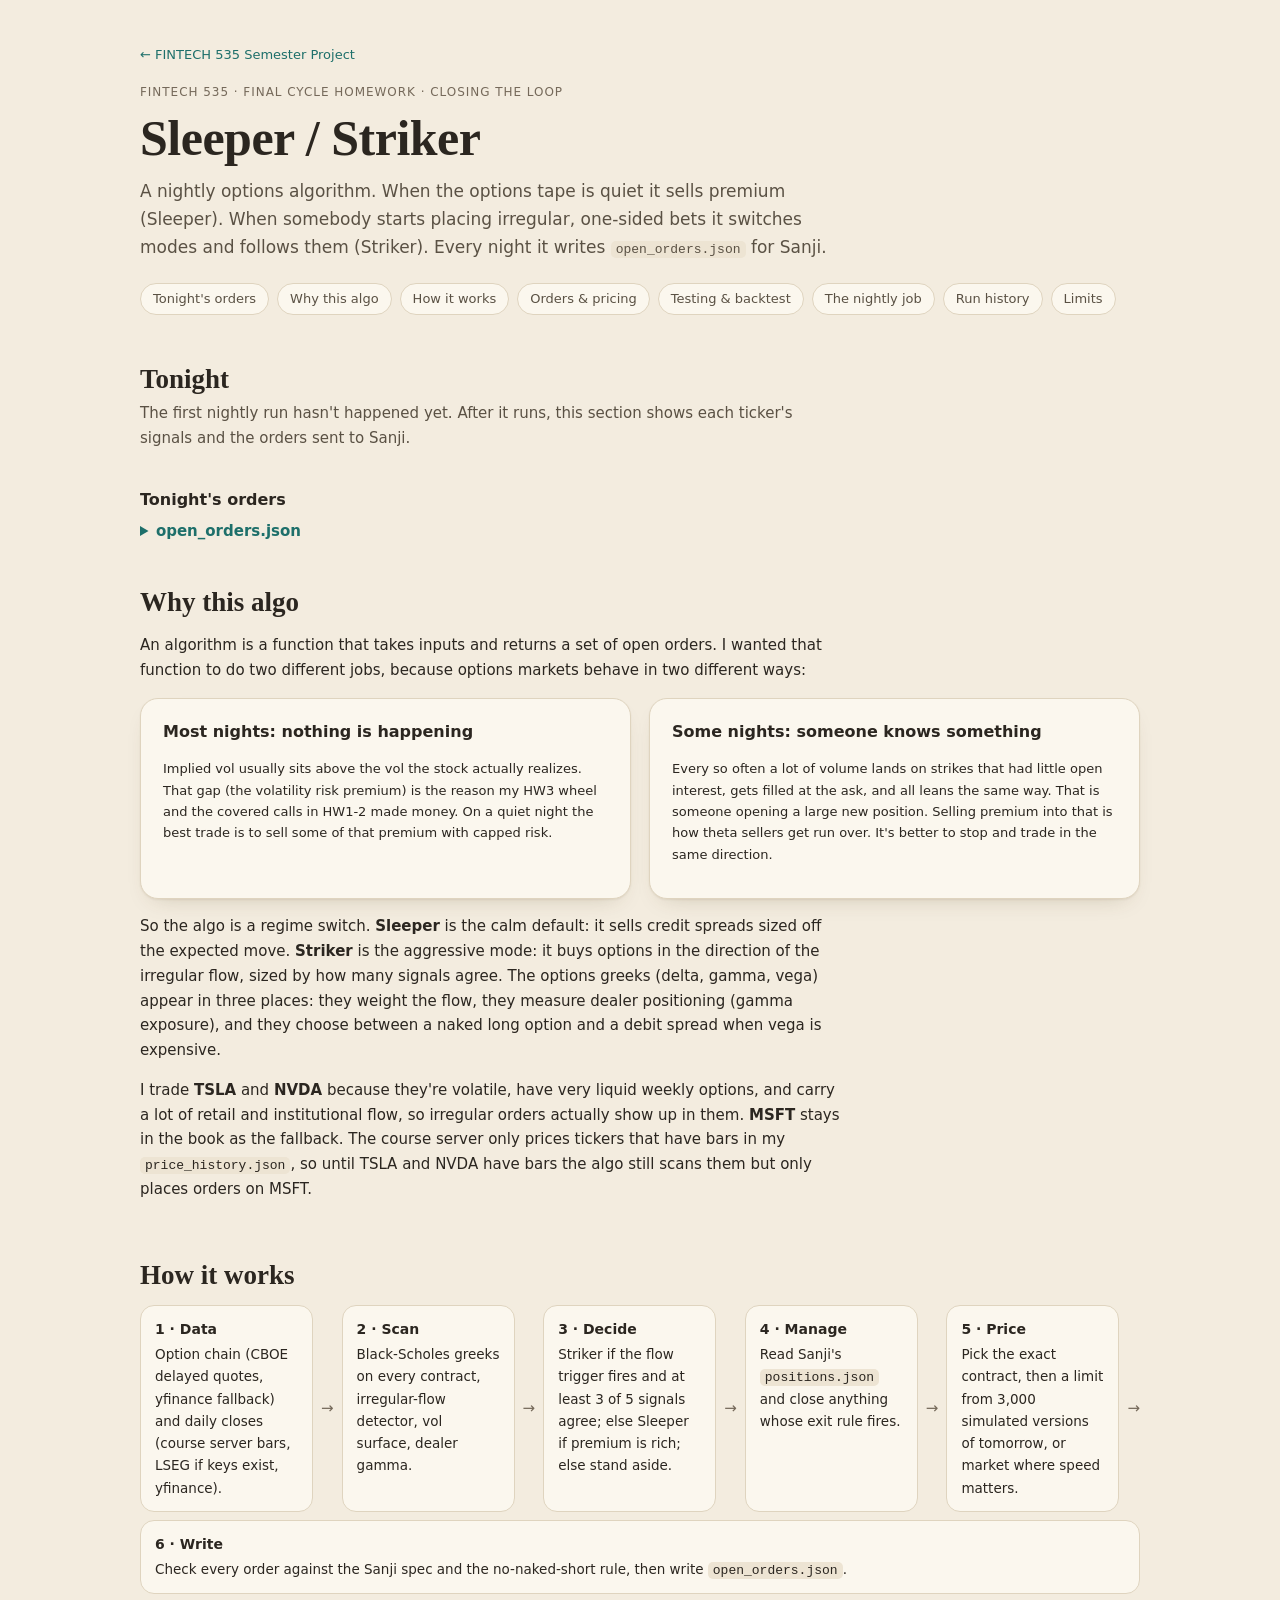
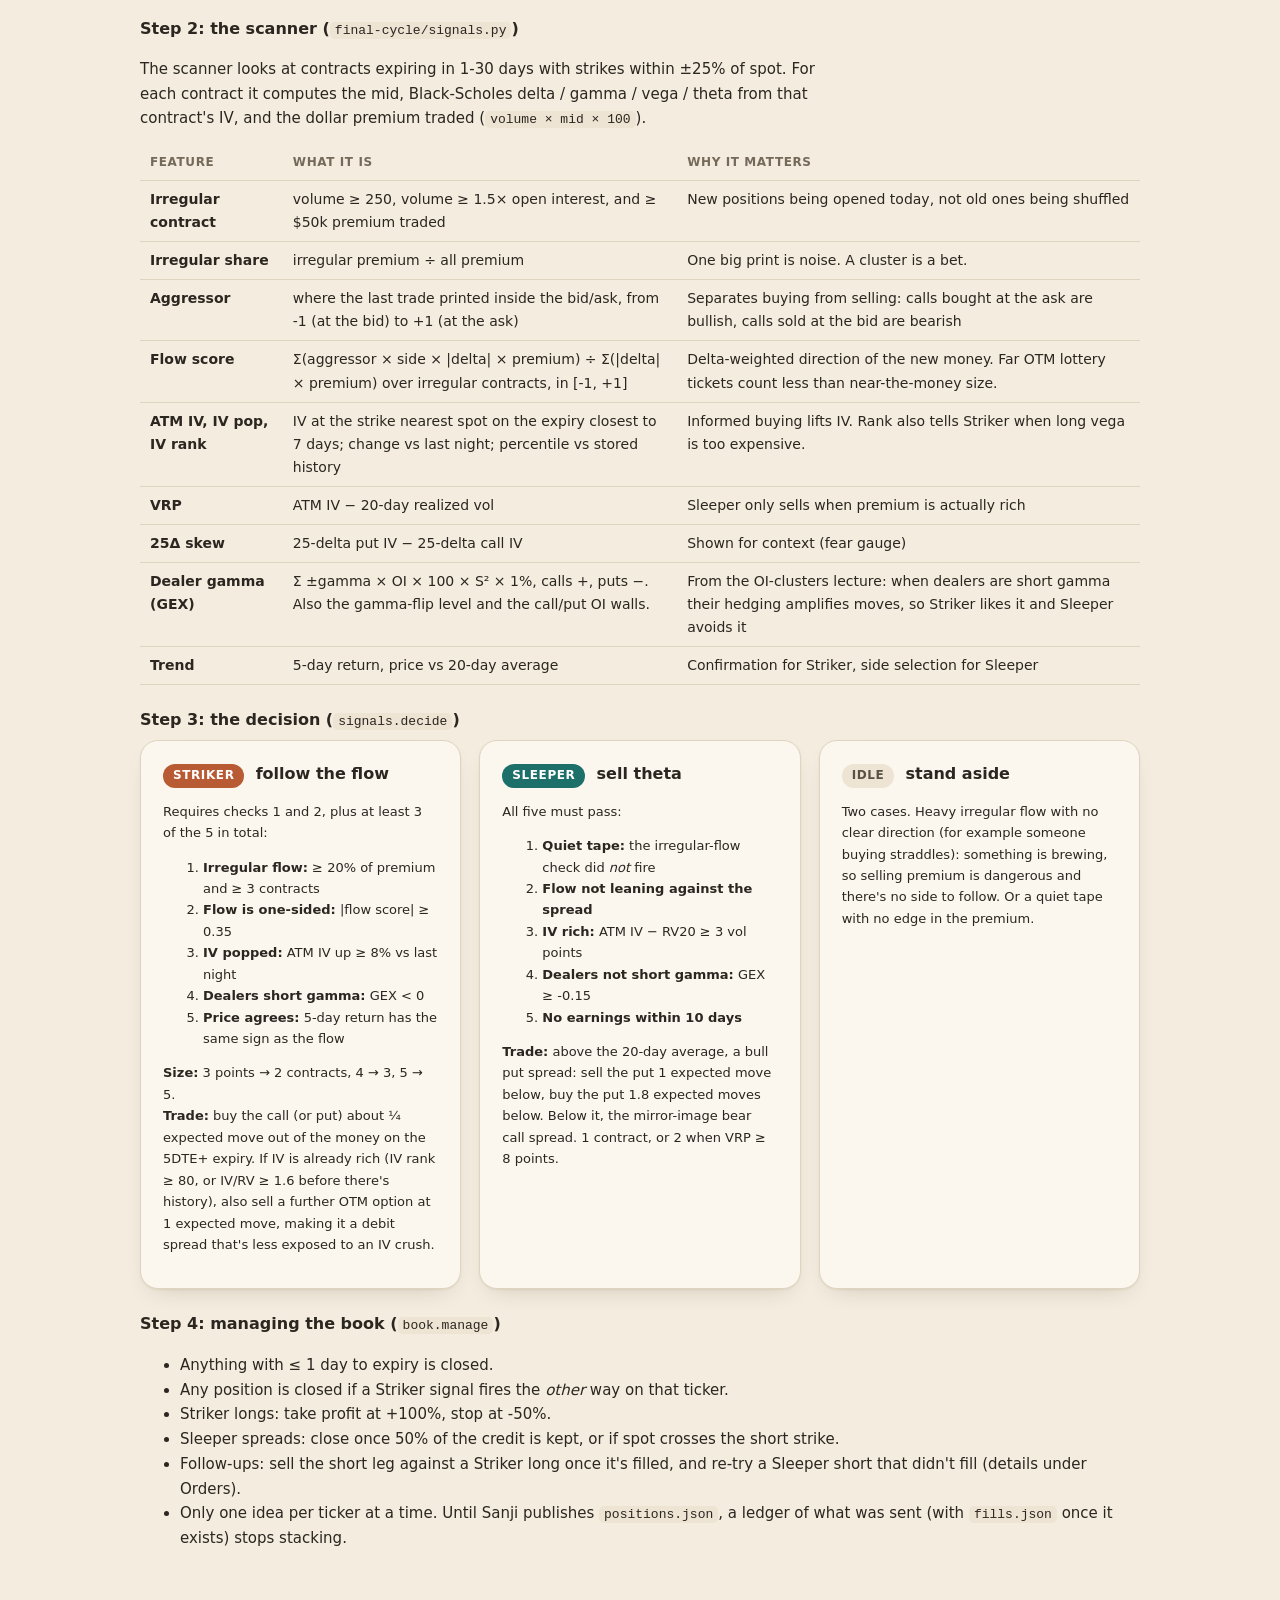
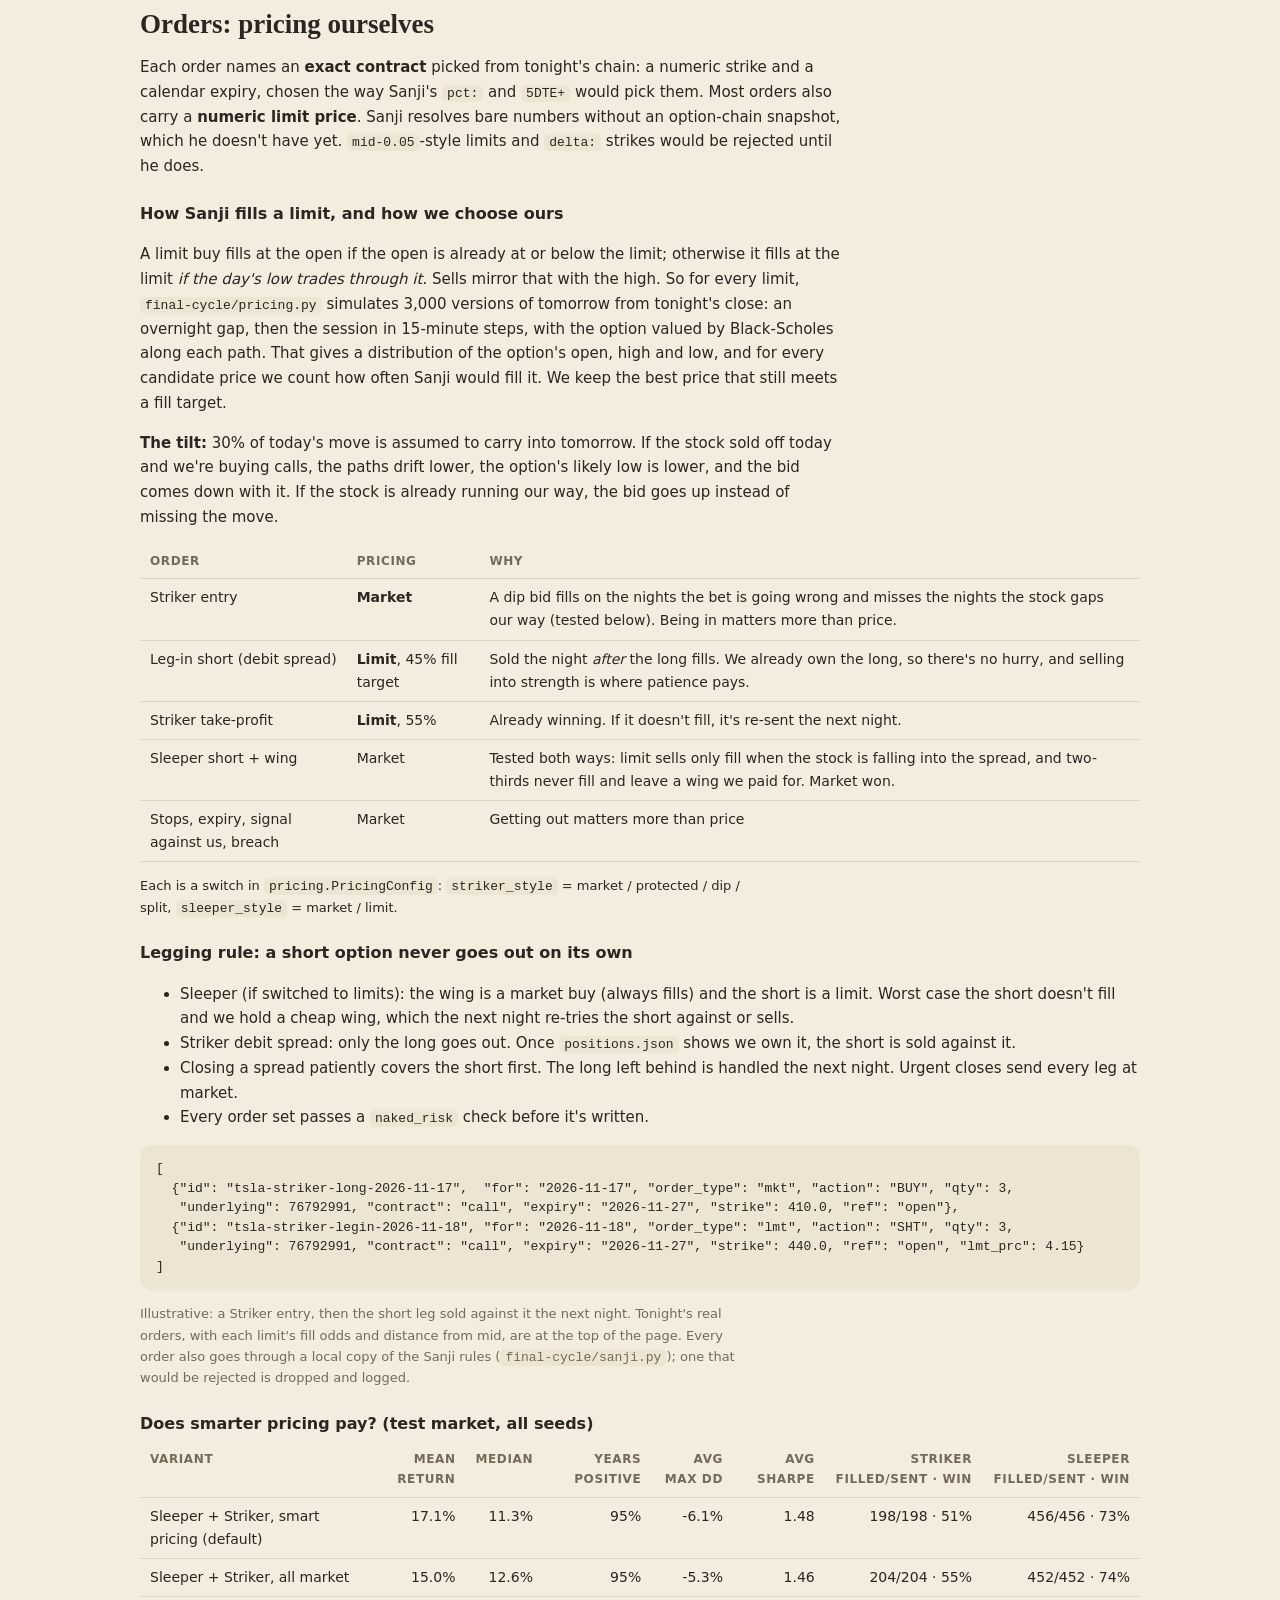
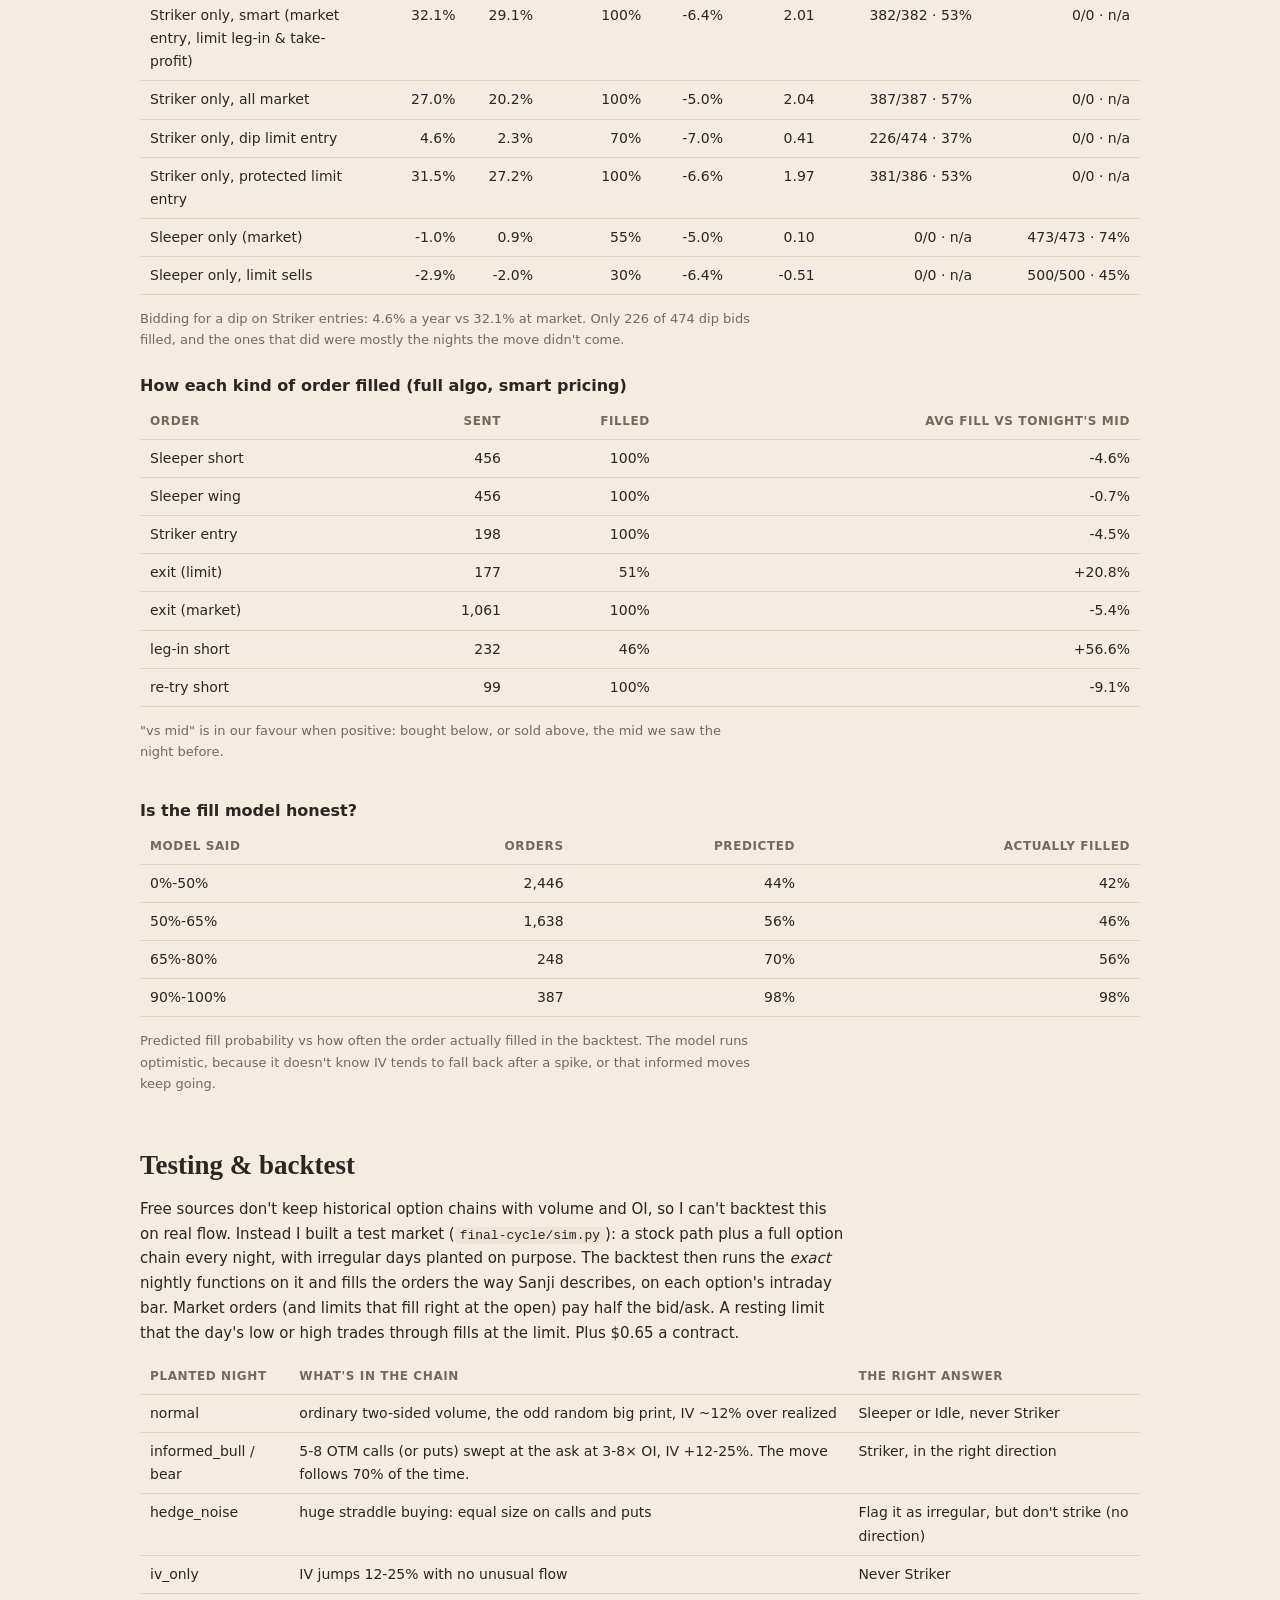
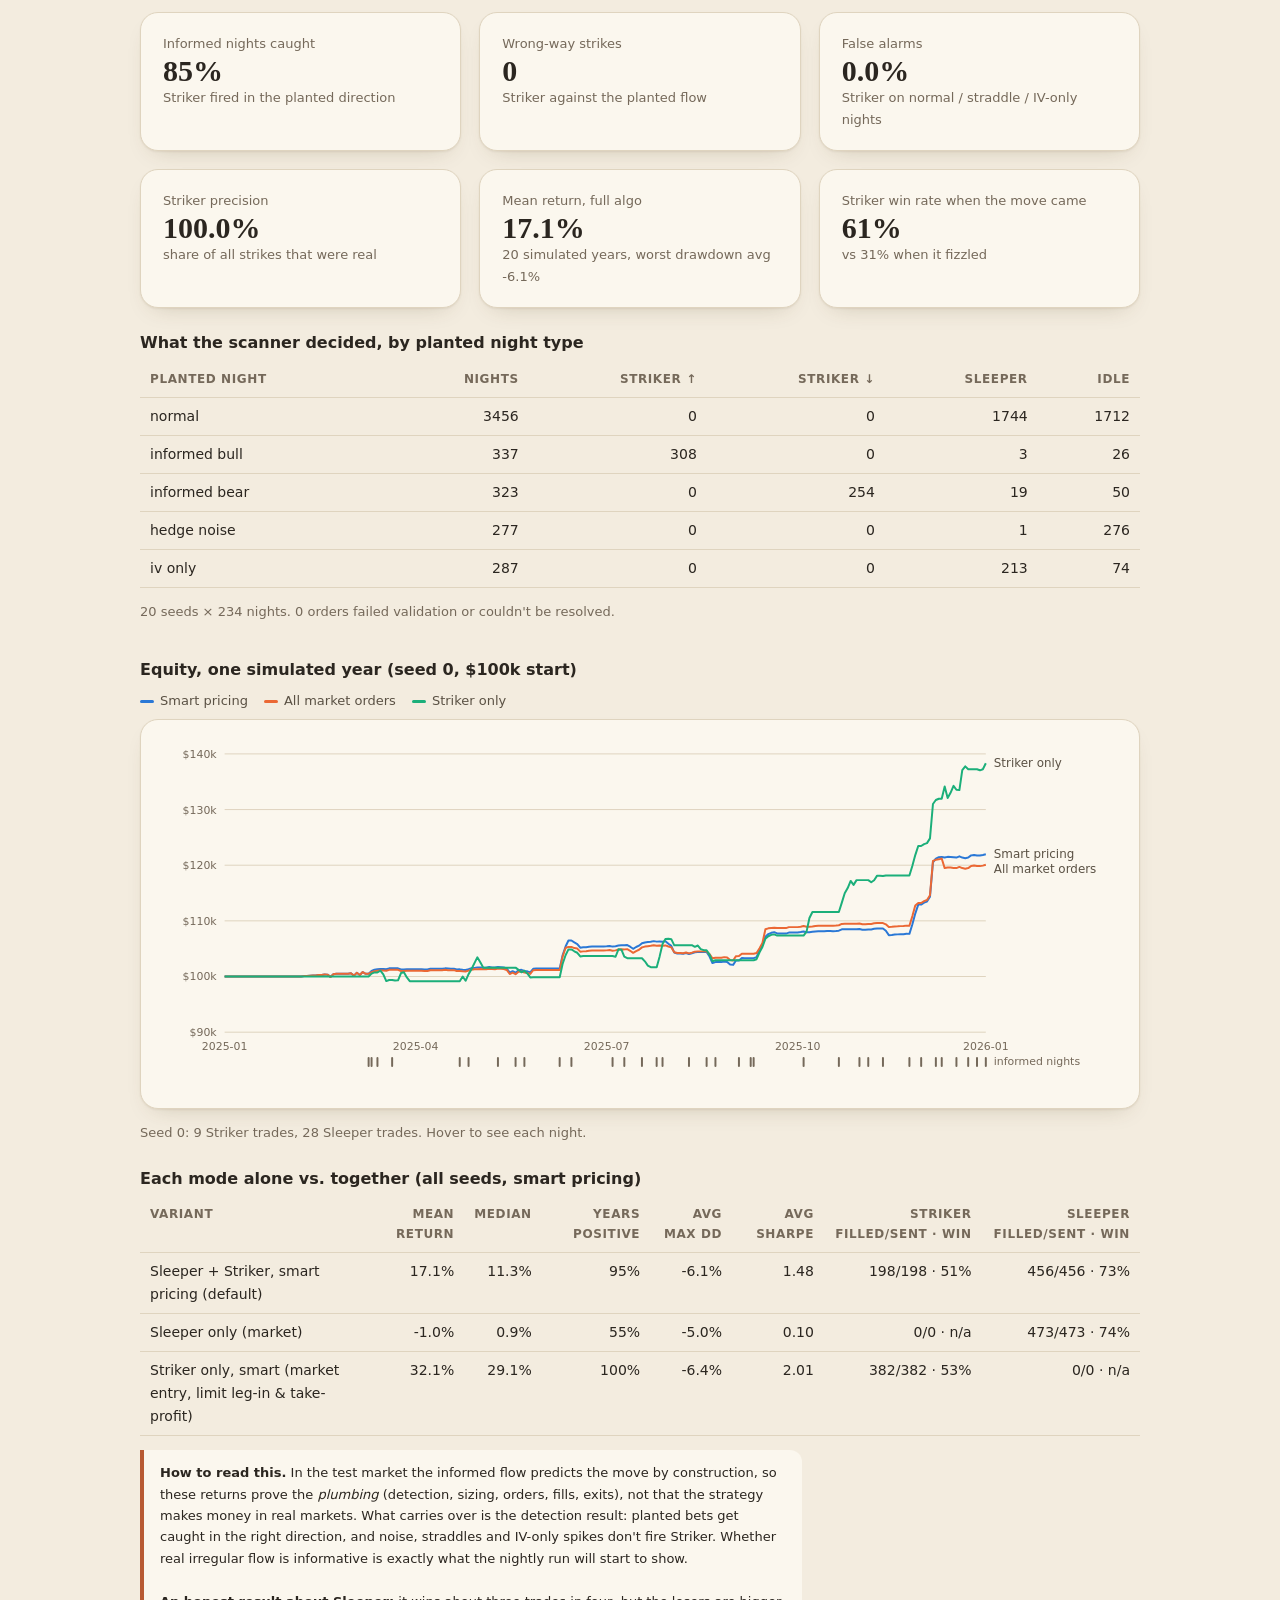
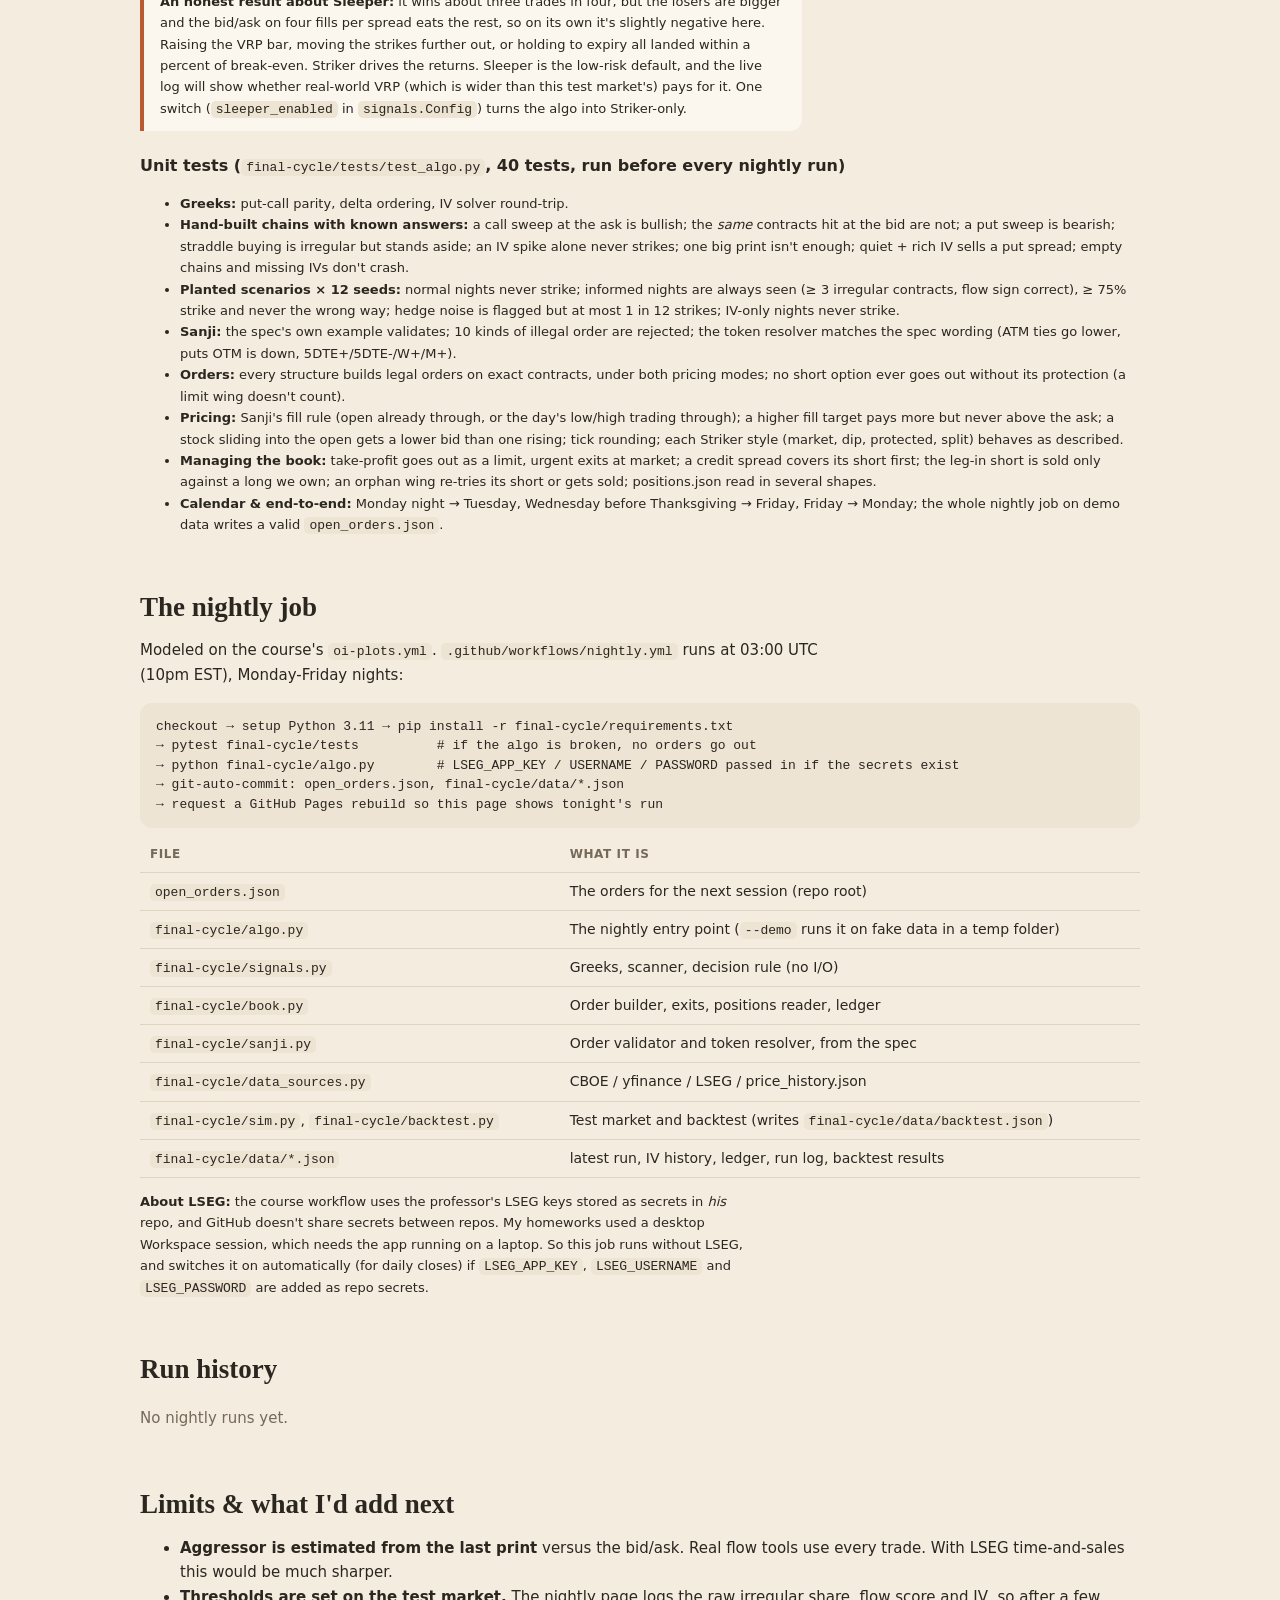
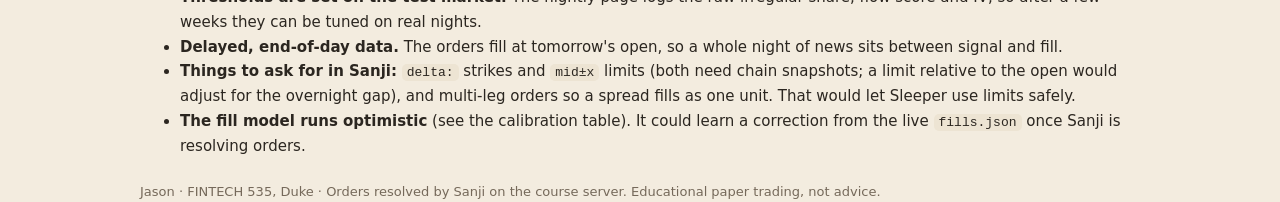
==== final-cycle/index.html @ 5229340b "Rename to Final Cycle homework (final/ -> final-cycle/) Co-Authored-By: Claude Opus 5.5 <noreply@ant" ====
<!DOCTYPE html>
<html lang="en">
<head>
<meta charset="utf-8">
<meta name="viewport" content="width=device-width, initial-scale=1">
<title>Sleeper / Striker - Final Cycle</title>
<meta name="description" content="A nightly options algorithm that sells theta when the tape is quiet and follows irregular options flow when it isn't. Writes open_orders.json for Sanji.">
<style>
  :root {
    color-scheme: light;
    --bg: #f3ecdf; --surface: #fbf7ee; --surface-2: #ede4d3;
    --ink: #2b2620; --ink-2: #5a5144; --ink-3: #75695a;
    --hair: #dfd4bf; --accent: #1d6f6a; --accent-2: #b85a33;
    --s1: #2a78d6; --s2: #eb6834; --s3: #1baf7a;
    --good: #2f7d32; --bad: #b3261e;
    --shadow: 0 1px 2px rgba(80, 60, 20, 0.07), 0 10px 24px -14px rgba(80, 60, 20, 0.28);
  }
  @media (prefers-color-scheme: dark) {
    :root {
      color-scheme: dark;
      --bg: #1f1b16; --surface: #29241d; --surface-2: #332d24;
      --ink: #f2eadb; --ink-2: #cdc3af; --ink-3: #a29883;
      --hair: #40382c; --accent: #4fb0a8; --accent-2: #e58a5e;
      --s1: #3987e5; --s2: #d95926; --s3: #199e70;
      --good: #6cc070; --bad: #ef7b72;
      --shadow: none;
    }
  }
  * { box-sizing: border-box; }
  body { margin: 0; background: var(--bg); color: var(--ink);
    font: 15px/1.65 ui-sans-serif, system-ui, -apple-system, "Segoe UI", Roboto, sans-serif; -webkit-font-smoothing: antialiased; }
  .wrap { max-width: 1040px; margin: 0 auto; padding: 0 20px; }
  a { color: var(--accent); }
  header.wrap { padding-top: 44px; padding-bottom: 8px; }
  .crumb { font-size: 13px; color: var(--ink-3); margin: 0 0 18px; }
  .crumb a { text-decoration: none; }
  .eyebrow { margin: 0 0 8px; color: var(--ink-3); font-size: 12px; letter-spacing: .08em; text-transform: uppercase; }
  h1 { margin: 0 0 12px; font: 600 clamp(32px, 6vw, 50px)/1.08 ui-serif, Georgia, "Iowan Old Style", serif; letter-spacing: -0.01em; }
  h2 { font: 600 27px/1.2 ui-serif, Georgia, "Iowan Old Style", serif; margin: 0 0 6px; }
  h3 { font-size: 16px; margin: 22px 0 6px; }
  .sub { color: var(--ink-2); max-width: 64ch; margin: 0; font-size: 17px; }
  nav.toc { display: flex; flex-wrap: wrap; gap: 8px; margin: 22px 0 6px; }
  nav.toc a { padding: 4px 12px; border: 1px solid var(--hair); border-radius: 999px; text-decoration: none; font-size: 13px; color: var(--ink-2); background: var(--surface); }
  nav.toc a:hover { border-color: var(--accent); color: var(--accent); }
  section { padding: 34px 0 8px; }
  .lede { color: var(--ink-2); max-width: 70ch; margin: 0 0 14px; }
  p { max-width: 74ch; }
  .card { background: var(--surface); border: 1px solid var(--hair); border-radius: 18px; padding: 20px 22px; box-shadow: var(--shadow); }
  .grid2 { display: grid; grid-template-columns: repeat(auto-fit, minmax(min(100%, 440px), 1fr)); gap: 18px; }
  .grid3 { display: grid; grid-template-columns: repeat(auto-fit, minmax(min(100%, 300px), 1fr)); gap: 18px; }
  .muted { color: var(--ink-3); }
  .small { font-size: 13px; }
  code, pre { font: 13px/1.5 ui-monospace, SFMono-Regular, Menlo, Consolas, monospace; }
  code { background: var(--surface-2); padding: 1px 5px; border-radius: 5px; }
  pre { background: var(--surface-2); padding: 14px 16px; border-radius: 12px; overflow-x: auto; margin: 10px 0; }
  table { border-collapse: collapse; width: 100%; font-size: 14px; font-variant-numeric: tabular-nums; }
  th, td { text-align: left; padding: 7px 10px; border-bottom: 1px solid var(--hair); vertical-align: top; }
  th { font-size: 12px; text-transform: uppercase; letter-spacing: .05em; color: var(--ink-3); font-weight: 600; }
  td.n, th.n { text-align: right; }
  .tablewrap { overflow-x: auto; }
  .badge { display: inline-block; padding: 2px 10px; border-radius: 999px; font-size: 12px; font-weight: 700; letter-spacing: .05em; }
  .b-STRIKER { color: #fff; background: var(--accent-2); }
  .b-SLEEPER { color: #fff; background: var(--accent); }
  .b-IDLE, .b-ERROR { color: var(--ink-2); background: var(--surface-2); }
  .chk { list-style: none; padding: 0; margin: 8px 0 0; font-size: 13.5px; }
  .chk li { display: grid; grid-template-columns: 20px 1fr auto; gap: 6px; padding: 3px 0; border-bottom: 1px dashed var(--hair); }
  .chk .ok { color: var(--good); font-weight: 700; }
  .chk .no { color: var(--ink-3); }
  .kv { display: grid; grid-template-columns: repeat(auto-fill, minmax(130px, 1fr)); gap: 10px 14px; margin: 12px 0; }
  .kv div { font-size: 12px; color: var(--ink-3); }
  .kv b { display: block; font-size: 16px; color: var(--ink); font-weight: 600; font-variant-numeric: tabular-nums; }
  .flow { display: flex; flex-wrap: wrap; align-items: stretch; gap: 8px; margin: 14px 0; }
  .flow .step { flex: 1 1 150px; background: var(--surface); border: 1px solid var(--hair); border-radius: 14px; padding: 12px 14px; font-size: 13.5px; }
  .flow .step b { display: block; font-size: 14px; margin-bottom: 2px; }
  .flow .arrow { align-self: center; color: var(--ink-3); }
  .modes { display: grid; grid-template-columns: repeat(auto-fit, minmax(min(100%, 300px), 1fr)); gap: 18px; }
  .mode-card h3 { margin-top: 0; }
  .callout { border-left: 4px solid var(--accent-2); background: var(--surface); padding: 12px 16px; border-radius: 0 12px 12px 0; margin: 14px 0; max-width: 80ch; }
  .stat { font: 600 30px/1.1 ui-serif, Georgia, serif; }
  .chart { position: relative; }
  .chart svg { width: 100%; height: auto; display: block; }
  .tip { position: absolute; pointer-events: none; background: var(--surface); border: 1px solid var(--hair); border-radius: 10px; padding: 8px 10px; font-size: 12.5px; box-shadow: var(--shadow); white-space: nowrap; display: none; z-index: 2; }
  .legend { display: flex; gap: 16px; flex-wrap: wrap; font-size: 13px; color: var(--ink-2); margin: 4px 0 8px; }
  .legend span::before { content: ""; display: inline-block; width: 14px; height: 3px; border-radius: 2px; background: var(--c); vertical-align: middle; margin-right: 6px; }
  .empty { padding: 18px; border: 1px dashed var(--hair); border-radius: 14px; color: var(--ink-2); }
  footer { padding: 40px 0 60px; color: var(--ink-3); font-size: 13px; }
  details summary { cursor: pointer; color: var(--accent); font-weight: 600; }
</style>
</head>
<body>

<header class="wrap">
  <p class="crumb"><a href="../index.html">&larr; FINTECH 535 Semester Project</a></p>
  <p class="eyebrow">FINTECH 535 &middot; Final Cycle homework &middot; Closing the loop</p>
  <h1>Sleeper / Striker</h1>
  <p class="sub">A nightly options algorithm. When the options tape is quiet it sells premium (Sleeper). When somebody starts placing
    irregular, one-sided bets it switches modes and follows them (Striker). Every night it writes <code>open_orders.json</code> for Sanji.</p>
  <nav class="toc">
    <a href="#tonight">Tonight's orders</a><a href="#why">Why this algo</a><a href="#how">How it works</a>
    <a href="#orders">Orders &amp; pricing</a><a href="#testing">Testing &amp; backtest</a><a href="#plumbing">The nightly job</a>
    <a href="#history">Run history</a><a href="#limits">Limits</a>
  </nav>
</header>

<main class="wrap">

<!-- ======================================================= TONIGHT -->
<section id="tonight">
  <h2>Tonight</h2>
  <p class="lede" id="tonight-meta">Loading the latest run&hellip;</p>
  <div class="grid3" id="tickers"></div>
  <h3>Tonight's orders</h3>
  <div class="tablewrap" id="orders-table"></div>
  <details><summary>open_orders.json</summary><pre id="orders-json">[]</pre></details>
  <div id="notes"></div>
</section>

<!-- ======================================================= WHY -->
<section id="why">
  <h2>Why this algo</h2>
  <p>An algorithm is a function that takes inputs and returns a set of open orders. I wanted that function to do two different jobs,
    because options markets behave in two different ways:</p>
  <div class="grid2">
    <div class="card"><h3 style="margin-top:0">Most nights: nothing is happening</h3>
      <p class="small">Implied vol usually sits above the vol the stock actually realizes. That gap (the volatility risk premium) is the reason
      my HW3 wheel and the covered calls in HW1-2 made money. On a quiet night the best trade is to sell some of that premium with capped risk.</p></div>
    <div class="card"><h3 style="margin-top:0">Some nights: someone knows something</h3>
      <p class="small">Every so often a lot of volume lands on strikes that had little open interest, gets filled at the ask, and all leans the same way.
      That is someone opening a large new position. Selling premium into that is how theta sellers get run over. It's better to stop and
      trade in the same direction.</p></div>
  </div>
  <p>So the algo is a regime switch. <b>Sleeper</b> is the calm default: it sells credit spreads sized off the expected move.
    <b>Striker</b> is the aggressive mode: it buys options in the direction of the irregular flow, sized by how many signals agree. The options
    greeks (delta, gamma, vega) appear in three places: they weight the flow, they measure dealer positioning (gamma exposure), and they
    choose between a naked long option and a debit spread when vega is expensive.</p>
  <p>I trade <b>TSLA</b> and <b>NVDA</b> because they're volatile, have very liquid weekly options, and carry a lot of retail and institutional flow,
    so irregular orders actually show up in them. <b>MSFT</b> stays in the book as the fallback. The course server only prices
    tickers that have bars in my <code>price_history.json</code>, so until TSLA and NVDA have bars the algo still scans them but only places
    orders on MSFT.</p>
</section>

<!-- ======================================================= HOW -->
<section id="how">
  <h2>How it works</h2>
  <div class="flow">
    <div class="step"><b>1 &middot; Data</b>Option chain (CBOE delayed quotes, yfinance fallback) and daily closes (course server bars, LSEG if keys exist, yfinance).</div>
    <div class="arrow">&rarr;</div>
    <div class="step"><b>2 &middot; Scan</b>Black-Scholes greeks on every contract, irregular-flow detector, vol surface, dealer gamma.</div>
    <div class="arrow">&rarr;</div>
    <div class="step"><b>3 &middot; Decide</b>Striker if the flow trigger fires and at least 3 of 5 signals agree; else Sleeper if premium is rich; else stand aside.</div>
    <div class="arrow">&rarr;</div>
    <div class="step"><b>4 &middot; Manage</b>Read Sanji's <code>positions.json</code> and close anything whose exit rule fires.</div>
    <div class="arrow">&rarr;</div>
    <div class="step"><b>5 &middot; Price</b>Pick the exact contract, then a limit from 3,000 simulated versions of tomorrow, or market where speed matters.</div>
    <div class="arrow">&rarr;</div>
    <div class="step"><b>6 &middot; Write</b>Check every order against the Sanji spec and the no-naked-short rule, then write <code>open_orders.json</code>.</div>
  </div>

  <h3>Step 2: the scanner (<code>final-cycle/signals.py</code>)</h3>
  <p>The scanner looks at contracts expiring in 1-30 days with strikes within &plusmn;25% of spot. For each contract it computes the mid, Black-Scholes
    delta / gamma / vega / theta from that contract's IV, and the dollar premium traded (<code>volume &times; mid &times; 100</code>).</p>
  <div class="tablewrap"><table>
    <tr><th>Feature</th><th>What it is</th><th>Why it matters</th></tr>
    <tr><td><b>Irregular contract</b></td><td>volume &ge; 250, volume &ge; 1.5&times; open interest, and &ge; $50k premium traded</td><td>New positions being opened today, not old ones being shuffled</td></tr>
    <tr><td><b>Irregular share</b></td><td>irregular premium &divide; all premium</td><td>One big print is noise. A cluster is a bet.</td></tr>
    <tr><td><b>Aggressor</b></td><td>where the last trade printed inside the bid/ask, from -1 (at the bid) to +1 (at the ask)</td><td>Separates buying from selling: calls bought at the ask are bullish, calls sold at the bid are bearish</td></tr>
    <tr><td><b>Flow score</b></td><td>&Sigma;(aggressor &times; side &times; |delta| &times; premium) &divide; &Sigma;(|delta| &times; premium) over irregular contracts, in [-1, +1]</td><td>Delta-weighted direction of the new money. Far OTM lottery tickets count less than near-the-money size.</td></tr>
    <tr><td><b>ATM IV, IV pop, IV rank</b></td><td>IV at the strike nearest spot on the expiry closest to 7 days; change vs last night; percentile vs stored history</td><td>Informed buying lifts IV. Rank also tells Striker when long vega is too expensive.</td></tr>
    <tr><td><b>VRP</b></td><td>ATM IV &minus; 20-day realized vol</td><td>Sleeper only sells when premium is actually rich</td></tr>
    <tr><td><b>25&Delta; skew</b></td><td>25-delta put IV &minus; 25-delta call IV</td><td>Shown for context (fear gauge)</td></tr>
    <tr><td><b>Dealer gamma (GEX)</b></td><td>&Sigma; &plusmn;gamma &times; OI &times; 100 &times; S&sup2; &times; 1%, calls +, puts &minus;. Also the gamma-flip level and the call/put OI walls.</td><td>From the OI-clusters lecture: when dealers are short gamma their hedging amplifies moves, so Striker likes it and Sleeper avoids it</td></tr>
    <tr><td><b>Trend</b></td><td>5-day return, price vs 20-day average</td><td>Confirmation for Striker, side selection for Sleeper</td></tr>
  </table></div>

  <h3>Step 3: the decision (<code>signals.decide</code>)</h3>
  <div class="modes">
    <div class="card mode-card"><h3><span class="badge b-STRIKER">STRIKER</span> &nbsp;follow the flow</h3>
      <p class="small">Requires checks 1 and 2, plus at least 3 of the 5 in total:</p>
      <ol class="small">
        <li><b>Irregular flow:</b> &ge; 20% of premium and &ge; 3 contracts</li>
        <li><b>Flow is one-sided:</b> |flow score| &ge; 0.35</li>
        <li><b>IV popped:</b> ATM IV up &ge; 8% vs last night</li>
        <li><b>Dealers short gamma:</b> GEX &lt; 0</li>
        <li><b>Price agrees:</b> 5-day return has the same sign as the flow</li>
      </ol>
      <p class="small"><b>Size:</b> 3 points &rarr; 2 contracts, 4 &rarr; 3, 5 &rarr; 5.<br>
      <b>Trade:</b> buy the call (or put) about &frac14; expected move out of the money on the 5DTE+ expiry. If IV is already rich
      (IV rank &ge; 80, or IV/RV &ge; 1.6 before there's history), also sell a further OTM option at 1 expected move, making it a debit spread that's less exposed to an IV crush.</p></div>
    <div class="card mode-card"><h3><span class="badge b-SLEEPER">SLEEPER</span> &nbsp;sell theta</h3>
      <p class="small">All five must pass:</p>
      <ol class="small">
        <li><b>Quiet tape:</b> the irregular-flow check did <i>not</i> fire</li>
        <li><b>Flow not leaning against the spread</b></li>
        <li><b>IV rich:</b> ATM IV &minus; RV20 &ge; 3 vol points</li>
        <li><b>Dealers not short gamma:</b> GEX &ge; -0.15</li>
        <li><b>No earnings within 10 days</b></li>
      </ol>
      <p class="small"><b>Trade:</b> above the 20-day average, a bull put spread: sell the put 1 expected move below, buy the put 1.8 expected moves below.
      Below it, the mirror-image bear call spread. 1 contract, or 2 when VRP &ge; 8 points.</p></div>
    <div class="card mode-card"><h3><span class="badge b-IDLE">IDLE</span> &nbsp;stand aside</h3>
      <p class="small">Two cases. Heavy irregular flow with no clear direction (for example someone buying straddles): something is brewing, so
      selling premium is dangerous and there's no side to follow. Or a quiet tape with no edge in the premium.</p></div>
  </div>

  <h3>Step 4: managing the book (<code>book.manage</code>)</h3>
  <ul>
    <li>Anything with &le; 1 day to expiry is closed.</li>
    <li>Any position is closed if a Striker signal fires the <i>other</i> way on that ticker.</li>
    <li>Striker longs: take profit at +100%, stop at -50%.</li>
    <li>Sleeper spreads: close once 50% of the credit is kept, or if spot crosses the short strike.</li>
    <li>Follow-ups: sell the short leg against a Striker long once it's filled, and re-try a Sleeper short that didn't fill (details under Orders).</li>
    <li>Only one idea per ticker at a time. Until Sanji publishes <code>positions.json</code>, a ledger of what was sent (with <code>fills.json</code> once it exists) stops stacking.</li>
  </ul>
</section>

<!-- ======================================================= ORDERS -->
<section id="orders">
  <h2>Orders: pricing ourselves</h2>
  <p>Each order names an <b>exact contract</b> picked from tonight's chain: a numeric strike and a calendar expiry, chosen the way Sanji's
    <code>pct:</code> and <code>5DTE+</code> would pick them. Most orders also carry a <b>numeric limit price</b>. Sanji resolves bare numbers without an option-chain
    snapshot, which he doesn't have yet. <code>mid-0.05</code>-style limits and <code>delta:</code> strikes would be rejected until he does.</p>

  <h3>How Sanji fills a limit, and how we choose ours</h3>
  <p>A limit buy fills at the open if the open is already at or below the limit; otherwise it fills at the limit <i>if the day's low trades through it</i>.
    Sells mirror that with the high. So for every limit, <code>final-cycle/pricing.py</code> simulates 3,000 versions of tomorrow from tonight's close:
    an overnight gap, then the session in 15-minute steps, with the option valued by Black-Scholes along each path. That gives a distribution of the
    option's open, high and low, and for every candidate price we count how often Sanji would fill it. We keep the best price that still meets a fill target.</p>
  <p><b>The tilt:</b> 30% of today's move is assumed to carry into tomorrow. If the stock sold off today and we're buying calls, the paths drift lower,
    the option's likely low is lower, and the bid comes down with it. If the stock is already running our way, the bid goes up instead of missing the move.</p>

  <div class="tablewrap"><table>
    <tr><th>Order</th><th>Pricing</th><th>Why</th></tr>
    <tr><td>Striker entry</td><td><b>Market</b></td><td>A dip bid fills on the nights the bet is going wrong and misses the nights the stock gaps our way (tested below). Being in matters more than price.</td></tr>
    <tr><td>Leg-in short (debit spread)</td><td><b>Limit</b>, 45% fill target</td><td>Sold the night <i>after</i> the long fills. We already own the long, so there's no hurry, and selling into strength is where patience pays.</td></tr>
    <tr><td>Striker take-profit</td><td><b>Limit</b>, 55%</td><td>Already winning. If it doesn't fill, it's re-sent the next night.</td></tr>
    <tr><td>Sleeper short + wing</td><td>Market</td><td>Tested both ways: limit sells only fill when the stock is falling into the spread, and two-thirds never fill and leave a wing we paid for. Market won.</td></tr>
    <tr><td>Stops, expiry, signal against us, breach</td><td>Market</td><td>Getting out matters more than price</td></tr>
  </table></div>

  <p class="small">Each is a switch in <code>pricing.PricingConfig</code>: <code>striker_style</code> = market / protected / dip / split, <code>sleeper_style</code> = market / limit.</p>

  <h3>Legging rule: a short option never goes out on its own</h3>
  <ul>
    <li>Sleeper (if switched to limits): the wing is a market buy (always fills) and the short is a limit. Worst case the short doesn't fill and we hold a cheap wing,
      which the next night re-tries the short against or sells.</li>
    <li>Striker debit spread: only the long goes out. Once <code>positions.json</code> shows we own it, the short is sold against it.</li>
    <li>Closing a spread patiently covers the short first. The long left behind is handled the next night. Urgent closes send every leg at market.</li>
    <li>Every order set passes a <code>naked_risk</code> check before it's written.</li>
  </ul>
<pre>[
  {"id": "tsla-striker-long-2026-11-17",  "for": "2026-11-17", "order_type": "mkt", "action": "BUY", "qty": 3,
   "underlying": 76792991, "contract": "call", "expiry": "2026-11-27", "strike": 410.0, "ref": "open"},
  {"id": "tsla-striker-legin-2026-11-18", "for": "2026-11-18", "order_type": "lmt", "action": "SHT", "qty": 3,
   "underlying": 76792991, "contract": "call", "expiry": "2026-11-27", "strike": 440.0, "ref": "open", "lmt_prc": 4.15}
]</pre>
  <p class="small muted">Illustrative: a Striker entry, then the short leg sold against it the next night. Tonight's real orders, with each limit's fill odds and distance from mid, are at the top of the page.
    Every order also goes through a local copy of the Sanji rules (<code>final-cycle/sanji.py</code>); one that would be rejected is dropped and logged.</p>

  <h3>Does smarter pricing pay? (test market, all seeds)</h3>
  <div class="tablewrap" id="bt-pricing"><p class="muted">Loading backtest&hellip;</p></div>
  <p class="small muted" id="bt-pricing-note"></p>
  <h3>How each kind of order filled (full algo, smart pricing)</h3>
  <div class="tablewrap" id="bt-fills"></div>
  <h3>Is the fill model honest?</h3>
  <div class="tablewrap" id="bt-calib"></div>
  <p class="small muted">Predicted fill probability vs how often the order actually filled in the backtest. The model runs optimistic, because it doesn't know
    IV tends to fall back after a spike, or that informed moves keep going.</p>
</section>

<!-- ======================================================= TESTING -->
<section id="testing">
  <h2>Testing &amp; backtest</h2>
  <p>Free sources don't keep historical option chains with volume and OI, so I can't backtest this on real flow. Instead I built a test market
    (<code>final-cycle/sim.py</code>): a stock path plus a full option chain every night, with irregular days planted on purpose. The backtest then runs the
    <i>exact</i> nightly functions on it and fills the orders the way Sanji describes, on each option's intraday bar. Market orders (and limits that
    fill right at the open) pay half the bid/ask. A resting limit that the day's low or high trades through fills at the limit. Plus $0.65 a contract.</p>
  <div class="tablewrap"><table>
    <tr><th>Planted night</th><th>What's in the chain</th><th>The right answer</th></tr>
    <tr><td>normal</td><td>ordinary two-sided volume, the odd random big print, IV ~12% over realized</td><td>Sleeper or Idle, never Striker</td></tr>
    <tr><td>informed_bull / bear</td><td>5-8 OTM calls (or puts) swept at the ask at 3-8&times; OI, IV +12-25%. The move follows 70% of the time.</td><td>Striker, in the right direction</td></tr>
    <tr><td>hedge_noise</td><td>huge straddle buying: equal size on calls and puts</td><td>Flag it as irregular, but don't strike (no direction)</td></tr>
    <tr><td>iv_only</td><td>IV jumps 12-25% with no unusual flow</td><td>Never Striker</td></tr>
  </table></div>

  <div class="grid3" style="margin-top:18px" id="bt-stats"></div>

  <h3>What the scanner decided, by planted night type</h3>
  <div class="tablewrap" id="bt-detect"><p class="muted">Loading backtest&hellip;</p></div>

  <h3>Equity, one simulated year (seed 0, $100k start)</h3>
  <div class="legend" id="eq-legend"></div>
  <div class="chart card" id="eq-chart"><div class="tip" id="eq-tip"></div></div>
  <p class="small muted" id="eq-caption"></p>

  <h3>Each mode alone vs. together (all seeds, smart pricing)</h3>
  <div class="tablewrap" id="bt-ablation"></div>

  <div class="callout small"><b>How to read this.</b> In the test market the informed flow predicts the move by construction, so these
    returns prove the <i>plumbing</i> (detection, sizing, orders, fills, exits), not that the strategy makes money in real markets. What carries over
    is the detection result: planted bets get caught in the right direction, and noise, straddles and IV-only spikes don't fire Striker. Whether real
    irregular flow is informative is exactly what the nightly run will start to show.<br><br>
    <b>An honest result about Sleeper:</b> it wins about three trades in four, but the losers are bigger and the bid/ask on four fills per spread
    eats the rest, so on its own it's slightly negative here. Raising the VRP bar, moving the strikes further out, or holding to expiry all landed
    within a percent of break-even. Striker drives the returns. Sleeper is the low-risk default, and the live log will show whether real-world
    VRP (which is wider than this test market's) pays for it. One switch (<code>sleeper_enabled</code> in <code>signals.Config</code>) turns the algo
    into Striker-only.</div>

  <h3>Unit tests (<code>final-cycle/tests/test_algo.py</code>, 40 tests, run before every nightly run)</h3>
  <ul class="small">
    <li><b>Greeks:</b> put-call parity, delta ordering, IV solver round-trip.</li>
    <li><b>Hand-built chains with known answers:</b> a call sweep at the ask is bullish; the <i>same</i> contracts hit at the bid are not; a put sweep is bearish; straddle buying is
      irregular but stands aside; an IV spike alone never strikes; one big print isn't enough; quiet + rich IV sells a put spread; empty chains and missing IVs don't crash.</li>
    <li><b>Planted scenarios &times; 12 seeds:</b> normal nights never strike; informed nights are always seen (&ge; 3 irregular contracts, flow sign correct), &ge; 75% strike and never the wrong way; hedge noise is flagged but at most 1 in 12 strikes; IV-only nights never strike.</li>
    <li><b>Sanji:</b> the spec's own example validates; 10 kinds of illegal order are rejected; the token resolver matches the spec wording (ATM ties go lower, puts OTM is down, 5DTE+/5DTE-/W+/M+).</li>
    <li><b>Orders:</b> every structure builds legal orders on exact contracts, under both pricing modes; no short option ever goes out without its protection (a limit wing doesn't count).</li>
    <li><b>Pricing:</b> Sanji's fill rule (open already through, or the day's low/high trading through); a higher fill target pays more but never above the ask;
      a stock sliding into the open gets a lower bid than one rising; tick rounding; each Striker style (market, dip, protected, split) behaves as described.</li>
    <li><b>Managing the book:</b> take-profit goes out as a limit, urgent exits at market; a credit spread covers its short first; the leg-in short is sold only against a long we own;
      an orphan wing re-tries its short or gets sold; positions.json read in several shapes.</li>
    <li><b>Calendar &amp; end-to-end:</b> Monday night &rarr; Tuesday, Wednesday before Thanksgiving &rarr; Friday, Friday &rarr; Monday; the whole nightly job on demo data writes a valid <code>open_orders.json</code>.</li>
  </ul>
</section>

<!-- ======================================================= PLUMBING -->
<section id="plumbing">
  <h2>The nightly job</h2>
  <p>Modeled on the course's <code>oi-plots.yml</code>. <code>.github/workflows/nightly.yml</code> runs at 03:00 UTC (10pm EST), Monday-Friday nights:</p>
<pre>checkout &rarr; setup Python 3.11 &rarr; pip install -r final-cycle/requirements.txt
&rarr; pytest final-cycle/tests          # if the algo is broken, no orders go out
&rarr; python final-cycle/algo.py        # LSEG_APP_KEY / USERNAME / PASSWORD passed in if the secrets exist
&rarr; git-auto-commit: open_orders.json, final-cycle/data/*.json
&rarr; request a GitHub Pages rebuild so this page shows tonight's run</pre>
  <div class="tablewrap"><table>
    <tr><th>File</th><th>What it is</th></tr>
    <tr><td><code>open_orders.json</code></td><td>The orders for the next session (repo root)</td></tr>
    <tr><td><code>final-cycle/algo.py</code></td><td>The nightly entry point (<code>--demo</code> runs it on fake data in a temp folder)</td></tr>
    <tr><td><code>final-cycle/signals.py</code></td><td>Greeks, scanner, decision rule (no I/O)</td></tr>
    <tr><td><code>final-cycle/book.py</code></td><td>Order builder, exits, positions reader, ledger</td></tr>
    <tr><td><code>final-cycle/sanji.py</code></td><td>Order validator and token resolver, from the spec</td></tr>
    <tr><td><code>final-cycle/data_sources.py</code></td><td>CBOE / yfinance / LSEG / price_history.json</td></tr>
    <tr><td><code>final-cycle/sim.py</code>, <code>final-cycle/backtest.py</code></td><td>Test market and backtest (writes <code>final-cycle/data/backtest.json</code>)</td></tr>
    <tr><td><code>final-cycle/data/*.json</code></td><td>latest run, IV history, ledger, run log, backtest results</td></tr>
  </table></div>
  <p class="small"><b>About LSEG:</b> the course workflow uses the professor's LSEG keys stored as secrets in <i>his</i> repo, and GitHub doesn't share
    secrets between repos. My homeworks used a desktop Workspace session, which needs the app running on a laptop. So this job runs without LSEG,
    and switches it on automatically (for daily closes) if <code>LSEG_APP_KEY</code>, <code>LSEG_USERNAME</code> and <code>LSEG_PASSWORD</code> are added as repo secrets.</p>
</section>

<!-- ======================================================= HISTORY -->
<section id="history">
  <h2>Run history</h2>
  <div class="tablewrap" id="runs"><p class="muted">No nightly runs yet.</p></div>
</section>

<!-- ======================================================= LIMITS -->
<section id="limits">
  <h2>Limits &amp; what I'd add next</h2>
  <ul>
    <li><b>Aggressor is estimated from the last print</b> versus the bid/ask. Real flow tools use every trade. With LSEG time-and-sales this would be much sharper.</li>
    <li><b>Thresholds are set on the test market.</b> The nightly page logs the raw irregular share, flow score and IV, so after a few weeks they can be tuned on real nights.</li>
    <li><b>Delayed, end-of-day data.</b> The orders fill at tomorrow's open, so a whole night of news sits between signal and fill.</li>
    <li><b>Things to ask for in Sanji:</b> <code>delta:</code> strikes and <code>mid&plusmn;x</code> limits (both need chain snapshots; a limit relative to the open would adjust for the overnight gap),
      and multi-leg orders so a spread fills as one unit. That would let Sleeper use limits safely.</li>
    <li><b>The fill model runs optimistic</b> (see the calibration table). It could learn a correction from the live <code>fills.json</code> once Sanji is resolving orders.</li>
  </ul>
</section>
</main>

<footer class="wrap">Jason &middot; FINTECH 535, Duke &middot; Orders resolved by Sanji on the course server. Educational paper trading, not advice.</footer>

<script>
const $ = (s) => document.querySelector(s);
const pct = (x, d = 0) => x == null ? "n/a" : (x * 100).toFixed(d) + "%";
const num = (x, d = 2) => x == null ? "n/a" : Number(x).toLocaleString(undefined, { maximumFractionDigits: d, minimumFractionDigits: d });
const money = (x) => x == null ? "n/a" : (x < 0 ? "-$" : "$") + Math.abs(x).toLocaleString(undefined, { maximumFractionDigits: 0 });
const esc = (s) => String(s ?? "").replace(/[&<>"]/g, (c) => ({ "&": "&amp;", "<": "&lt;", ">": "&gt;", '"': "&quot;" }[c]));
const getJSON = (u) => fetch(u, { cache: "no-store" }).then((r) => r.ok ? r.json() : null).catch(() => null);

// ---------------------------------------------------------------- tonight
getJSON("data/latest.json").then((L) => {
  if (!L) {
    $("#tonight-meta").textContent = "The first nightly run hasn't happened yet. After it runs, this section shows each ticker's signals and the orders sent to Sanji.";
    return;
  }
  const when = new Date(L.generated_at);
  $("#tonight-meta").innerHTML = `Run ${esc(when.toLocaleString())} &middot; orders for <b>${esc(L.for)}</b> &middot; data as of ${esc(L.asof)} close`
    + (L.demo ? " &middot; <b>DEMO DATA</b>" : "") + (L.lseg_enabled ? " &middot; LSEG on" : "")
    + ` &middot; ${L.positions_file ? "positions.json read" : "no positions.json yet (using the order ledger)"}`;
  $("#orders-json").textContent = JSON.stringify(L.orders, null, 2);
  const P = L.pricing || {};
  $("#orders-table").innerHTML = L.orders.length ? `<table><tr><th>Order</th><th>Contract</th><th class="n">Qty</th><th>Type</th><th class="n">Tonight bid / ask</th><th class="n">Our limit</th><th class="n">Fill odds</th><th class="n">vs mid</th></tr>`
    + L.orders.map((o) => { const p = P[o.id] || {};
      return `<tr><td>${esc(o.id)}</td><td>${o.action} ${esc(o.expiry)} ${o.strike} ${o.contract}</td><td class="n">${o.qty}</td><td>${o.order_type}</td>`
        + `<td class="n">${p.tonight_bid != null ? num(p.tonight_bid) + " / " + num(p.tonight_ask) : "-"}</td><td class="n">${o.lmt_prc != null ? num(o.lmt_prc) : "market"}</td>`
        + `<td class="n">${p.fill_prob != null ? pct(p.fill_prob) : "-"}</td><td class="n">${p.edge_vs_mid != null ? (p.edge_vs_mid > 0 ? "+" : "") + pct(p.edge_vs_mid, 1) : "-"}</td></tr>`; }).join("") + "</table>"
    : "<p class='muted'>No orders tonight.</p>";
  $("#tickers").innerHTML = L.tickers.map((t) => {
    const d = t.decision || { mode: "ERROR" }, f = t.feat || {};
    if (t.error) return `<div class="card"><h3 style="margin-top:0">${esc(t.symbol)} <span class="badge b-ERROR">NO DATA</span></h3><p class="small muted">${esc(t.error)}</p></div>`;
    const dir = d.mode === "IDLE" ? "" : (d.direction > 0 ? " &uarr; bullish" : " &darr; bearish");
    const checks = (d.mode === "STRIKER" || !d.sleeper_checks?.length) ? d.striker_checks : d.striker_checks.concat(d.sleeper_checks);
    const top = (f.top_unusual || []).slice(0, 4).map((u) =>
      `<tr><td>${esc(u.expiry.slice(5))} ${u.strike}${u.type}</td><td class="n">${u.volume.toLocaleString()}</td><td class="n">${u.vol_oi}&times;</td><td class="n">${money(u.premium)}</td><td class="n">${u.aggressor > 0 ? "+" : ""}${u.aggressor}</td></tr>`).join("");
    return `<div class="card">
      <h3 style="margin-top:0">${esc(t.symbol)} <span class="badge b-${d.mode}">${d.mode}</span><span class="small">${dir}</span></h3>
      <p class="small" style="margin:4px 0">${esc(d.reason)}${t.skip ? ` <br><i class="muted">No order: ${esc(t.skip)}</i>` : ""}</p>
      <div class="kv">
        <div>Spot<b>${num(f.spot)}</b></div><div>ATM IV<b>${pct(f.atm_iv, 1)}</b></div><div>RV 20d<b>${pct(f.rv20, 1)}</b></div>
        <div>Irregular share<b>${pct(f.unusual_share)}</b></div><div>Flow score<b>${f.flow_score > 0 ? "+" : ""}${num(f.flow_score)}</b></div><div>Dealer gamma<b>${num(f.gex_norm)}</b></div>
        <div>Gamma flip<b>${num(f.gamma_flip)}</b></div><div>Call / put wall<b>${f.call_wall ?? "-"} / ${f.put_wall ?? "-"}</b></div><div>Signals<b>${d.points}/5</b></div>
      </div>
      <ul class="chk">${(checks || []).map((c) => `<li><span class="${c.passed ? "ok" : "no"}">${c.passed ? "&#10003;" : "&middot;"}</span><span>${esc(c.name)}</span><span class="muted">${esc(c.value)}</span></li>`).join("")}</ul>
      ${top ? `<details style="margin-top:10px"><summary>Irregular contracts</summary><table class="small"><tr><th>Contract</th><th class="n">Vol</th><th class="n">Vol/OI</th><th class="n">Premium</th><th class="n">Aggr.</th></tr>${top}</table></details>` : ""}
      <p class="small muted" style="margin:8px 0 0">${esc(t.data_source || "")} &middot; closes: ${esc((t.close_sources || []).join(", "))} &middot; server bars: ${t.server_bars}</p>
    </div>`;
  }).join("");
  const notes = (L.exit_notes || []).map((n) => `<li>${esc(n)}</li>`).join("") + (L.warnings || []).map((w) => `<li class="muted">${esc(w)}</li>`).join("");
  if (notes) $("#notes").innerHTML = `<h3>Notes</h3><ul class="small">${notes}</ul>`;
});

// ---------------------------------------------------------------- backtest
getJSON("data/backtest.json").then((B) => {
  if (!B) { $("#bt-detect").innerHTML = "<p class='muted'>Run <code>python final-cycle/backtest.py</code> to fill this in.</p>"; return; }
  const D = B.detection, S = B.summary, O = B.striker_by_outcome;
  const tiles = [
    ["Informed nights caught", pct(D.catch_rate), "Striker fired in the planted direction"],
    ["Wrong-way strikes", D.wrong_way, "Striker against the planted flow"],
    ["False alarms", pct(D.false_alarm_rate, 1), "Striker on normal / straddle / IV-only nights"],
    ["Striker precision", pct(D.precision, 1), "share of all strikes that were real"],
    ["Mean return, full algo", pct(S.full_smart.mean_return, 1), `${B.seeds} simulated years, worst drawdown avg ${pct(S.full_smart.mean_max_dd, 1)}`],
    ["Striker win rate when the move came", pct(O.informed_worked.win_rate), `vs ${pct(O.informed_fizzled.win_rate)} when it fizzled`],
  ];
  $("#bt-stats").innerHTML = tiles.map(([k, v, s]) => `<div class="card"><div class="small muted">${k}</div><div class="stat">${v}</div><div class="small muted">${s}</div></div>`).join("");
  $("#bt-detect").innerHTML = `<table><tr><th>Planted night</th><th class="n">Nights</th><th class="n">Striker &uarr;</th><th class="n">Striker &darr;</th><th class="n">Sleeper</th><th class="n">Idle</th></tr>`
    + D.rows.map((r) => `<tr><td>${r.day_type.replace("_", " ")}</td><td class="n">${r.nights}</td><td class="n">${r.striker_up}</td><td class="n">${r.striker_down}</td><td class="n">${r.sleeper}</td><td class="n">${r.idle}</td></tr>`).join("")
    + `</table><p class="small muted">${B.seeds} seeds &times; ${B.days_per_seed - B.warmup - 1} nights. ${B.n_order_problems} orders failed validation or couldn't be resolved.</p>`;
  const names = { full_smart: "Sleeper + Striker, smart pricing (default)", full_market: "Sleeper + Striker, all market",
    sleeper_smart: "Sleeper only (market)", striker_smart: "Striker only, smart (market entry, limit leg-in &amp; take-profit)",
    striker_market: "Striker only, all market", sleeper_limit: "Sleeper only, limit sells", striker_dip: "Striker only, dip limit entry", striker_protected: "Striker only, protected limit entry" };
  const row = (k, s) => `<tr><td>${names[k] || k}</td><td class="n">${pct(s.mean_return, 1)}</td><td class="n">${pct(s.median_return, 1)}</td><td class="n">${pct(s.pct_seeds_positive)}</td><td class="n">${pct(s.mean_max_dd, 1)}</td><td class="n">${num(s.mean_sharpe)}</td>`
      + `<td class="n">${s.modes.STRIKER.n}/${s.modes.STRIKER.sent} &middot; ${pct(s.modes.STRIKER.win_rate)}</td><td class="n">${s.modes.SLEEPER.n}/${s.modes.SLEEPER.sent} &middot; ${pct(s.modes.SLEEPER.win_rate)}</td></tr>`;
  const head = `<table><tr><th>Variant</th><th class="n">Mean return</th><th class="n">Median</th><th class="n">Years positive</th><th class="n">Avg max DD</th><th class="n">Avg Sharpe</th><th class="n">Striker filled/sent &middot; win</th><th class="n">Sleeper filled/sent &middot; win</th></tr>`;
  $("#bt-ablation").innerHTML = head + ["full_smart", "sleeper_smart", "striker_smart"].filter((k) => S[k]).map((k) => row(k, S[k])).join("") + "</table>";
  $("#bt-pricing").innerHTML = head + ["full_smart", "full_market", "striker_smart", "striker_market", "striker_dip", "striker_protected", "sleeper_smart", "sleeper_limit"]
    .filter((k) => S[k]).map((k) => row(k, S[k])).join("") + "</table>";
  const F = S.full_smart.fills;
  $("#bt-fills").innerHTML = `<table><tr><th>Order</th><th class="n">Sent</th><th class="n">Filled</th><th class="n">Avg fill vs tonight's mid</th></tr>`
    + Object.entries(F).map(([c, f]) => `<tr><td>${c}</td><td class="n">${f.sent.toLocaleString()}</td><td class="n">${pct(f.fill_rate)}</td><td class="n">${f.avg_vs_mid == null ? "-" : (f.avg_vs_mid > 0 ? "+" : "") + pct(f.avg_vs_mid, 1)}</td></tr>`).join("")
    + `</table><p class="small muted">"vs mid" is in our favour when positive: bought below, or sold above, the mid we saw the night before.</p>`;
  if (B.fill_calibration) $("#bt-calib").innerHTML = `<table><tr><th>Model said</th><th class="n">Orders</th><th class="n">Predicted</th><th class="n">Actually filled</th></tr>`
    + B.fill_calibration.map((c) => `<tr><td>${c.bucket}</td><td class="n">${c.n.toLocaleString()}</td><td class="n">${pct(c.predicted)}</td><td class="n">${pct(c.realized)}</td></tr>`).join("") + "</table>";
  const sd = S.striker_dip, sm = S.striker_smart;
  if (sd && sm) $("#bt-pricing-note").innerHTML = `Bidding for a dip on Striker entries: ${pct(sd.mean_return, 1)} a year vs ${pct(sm.mean_return, 1)} at market. `
    + `Only ${sd.modes.STRIKER.n} of ${sd.modes.STRIKER.sent} dip bids filled, and the ones that did were mostly the nights the move didn't come.`;
  drawEquity(B.seed0);
});

function drawEquity(s0) {
  const series = [["full_smart", "Smart pricing", "var(--s1)"], ["full_market", "All market orders", "var(--s2)"], ["striker_smart", "Striker only", "var(--s3)"]];
  const W = 960, H = 350, m = { l: 62, r: 132, t: 14, b: 56 };
  const n = s0.dates.length, all = series.flatMap(([k]) => s0.nav[k]);
  const step0 = (Math.max(...all) - Math.min(...all)) / 5, mag = Math.pow(10, Math.floor(Math.log10(step0)));
  const step = [1, 2, 2.5, 5, 10].map((k) => k * mag).find((s) => s >= step0);
  const lo = Math.floor(Math.min(...all) / step) * step, hi = Math.ceil(Math.max(...all) / step) * step;
  const x = (i) => m.l + (i / (n - 1)) * (W - m.l - m.r), y = (v) => m.t + (1 - (v - lo) / (hi - lo)) * (H - m.t - m.b);
  const grid = []; for (let v = lo; v <= hi + 1e-6; v += step) grid.push(v);
  let svg = `<svg viewBox="0 0 ${W} ${H}" role="img" aria-label="Simulated equity for three variants">`;
  svg += grid.map((v) => `<line x1="${m.l}" x2="${W - m.r}" y1="${y(v)}" y2="${y(v)}" stroke="var(--hair)" stroke-width="1"/><text x="${m.l - 8}" y="${y(v) + 4}" text-anchor="end" font-size="11" fill="var(--ink-3)">$${(v / 1000).toLocaleString(undefined, { maximumFractionDigits: 1 })}k</text>`).join("");
  [0, Math.floor(n / 4), Math.floor(n / 2), Math.floor((3 * n) / 4), n - 1].forEach((i) => {
    svg += `<text x="${x(i)}" y="${H - m.b + 18}" text-anchor="middle" font-size="11" fill="var(--ink-3)">${s0.dates[i].slice(0, 7)}</text>`;
  });
  // informed nights as small ticks along the bottom
  s0.day_type.forEach((t, i) => {
    if (t.startsWith("informed")) svg += `<line x1="${x(i)}" x2="${x(i)}" y1="${H - m.b + 26}" y2="${H - m.b + 34}" stroke="var(--ink-3)" stroke-width="2" stroke-linecap="round"/>`;
  });
  svg += `<text x="${W - m.r + 8}" y="${H - m.b + 33}" font-size="11" fill="var(--ink-3)">informed nights</text>`;
  series.forEach(([k, label, c]) => {
    const pts = s0.nav[k].map((v, i) => `${x(i).toFixed(1)},${y(v).toFixed(1)}`).join(" ");
    svg += `<polyline points="${pts}" fill="none" stroke="${c}" stroke-width="2" stroke-linejoin="round"/>`;
  });
  // direct labels at the right edge, nudged apart
  const ends = series.map(([k, label, c]) => ({ label, c, v: s0.nav[k][n - 1], yy: y(s0.nav[k][n - 1]) })).sort((a, b) => a.yy - b.yy);
  for (let i = 1; i < ends.length; i++) if (ends[i].yy - ends[i - 1].yy < 15) ends[i].yy = ends[i - 1].yy + 15;
  ends.forEach((e) => svg += `<text x="${W - m.r + 8}" y="${e.yy + 4}" font-size="12" fill="var(--ink-2)">${e.label}</text>`);
  svg += `<line id="eq-x" x1="0" x2="0" y1="${m.t}" y2="${H - m.b}" stroke="var(--ink-3)" stroke-width="1" visibility="hidden"/>`;
  svg += series.map(([k, , c]) => `<circle id="eq-d-${k}" r="4" fill="${c}" stroke="var(--surface)" stroke-width="2" visibility="hidden"/>`).join("");
  svg += `<rect x="${m.l}" y="${m.t}" width="${W - m.l - m.r}" height="${H - m.t - m.b}" fill="transparent" id="eq-hit"/></svg>`;
  const box = $("#eq-chart");
  box.insertAdjacentHTML("beforeend", svg);
  $("#eq-legend").innerHTML = series.map(([, label, c]) => `<span style="--c:${c}">${label}</span>`).join("");
  const tip = $("#eq-tip"), el = box.querySelector("svg");
  const hit = el.querySelector("#eq-hit");
  hit.addEventListener("mousemove", (ev) => {
    const r = el.getBoundingClientRect(), sx = ((ev.clientX - r.left) / r.width) * W;
    const i = Math.max(0, Math.min(n - 1, Math.round(((sx - m.l) / (W - m.l - m.r)) * (n - 1))));
    const xx = x(i);
    el.querySelector("#eq-x").setAttribute("x1", xx); el.querySelector("#eq-x").setAttribute("x2", xx);
    el.querySelector("#eq-x").setAttribute("visibility", "visible");
    series.forEach(([k]) => { const d = el.querySelector("#eq-d-" + k); d.setAttribute("cx", xx); d.setAttribute("cy", y(s0.nav[k][i])); d.setAttribute("visibility", "visible"); });
    tip.innerHTML = `<b>${s0.dates[i]}</b> &middot; ${s0.day_type[i].replace("_", " ")}<br>` + series.map(([k, label, c]) =>
      `<span style="display:inline-block;width:10px;height:3px;background:${c};vertical-align:middle;margin-right:6px"></span>${label}: ${money(s0.nav[k][i])}`).join("<br>");
    tip.style.display = "block";
    const px = (xx / W) * r.width;
    tip.style.left = Math.min(px + 14, r.width - tip.offsetWidth - 4) + "px";
    tip.style.top = "12px";
  });
  hit.addEventListener("mouseleave", () => {
    tip.style.display = "none";
    el.querySelector("#eq-x").setAttribute("visibility", "hidden");
    series.forEach(([k]) => el.querySelector("#eq-d-" + k).setAttribute("visibility", "hidden"));
  });
  const tr = s0.trades;
  $("#eq-caption").textContent = `Seed 0: ${tr.filter((t) => t.mode === "STRIKER").length} Striker trades, ${tr.filter((t) => t.mode === "SLEEPER").length} Sleeper trades. Hover to see each night.`;
}

// ---------------------------------------------------------------- history
getJSON("data/runs.json").then((R) => {
  if (!R || !R.length) return;
  const syms = Object.keys(R[R.length - 1].tickers);
  const cell = (t) => t ? `<span class="badge b-${t.mode}">${t.mode}${t.mode !== "IDLE" && t.mode !== "ERROR" ? (t.dir > 0 ? " &uarr;" : " &darr;") : ""}</span><br><span class="small muted">flow ${t.flow ?? "-"} &middot; irr ${t.irregular != null ? Math.round(t.irregular * 100) + "%" : "-"} &middot; IV ${t.atm_iv != null ? Math.round(t.atm_iv * 100) + "%" : "-"}</span>` : "";
  $("#runs").innerHTML = `<table><tr><th>For session</th>${syms.map((s) => `<th>${s}</th>`).join("")}<th class="n">Orders</th></tr>`
    + R.slice().reverse().slice(0, 30).map((r) => `<tr><td>${r.for}</td>${syms.map((s) => `<td>${cell(r.tickers[s])}</td>`).join("")}<td class="n">${r.n_orders}</td></tr>`).join("") + "</table>";
});
</script>
</body>
</html>
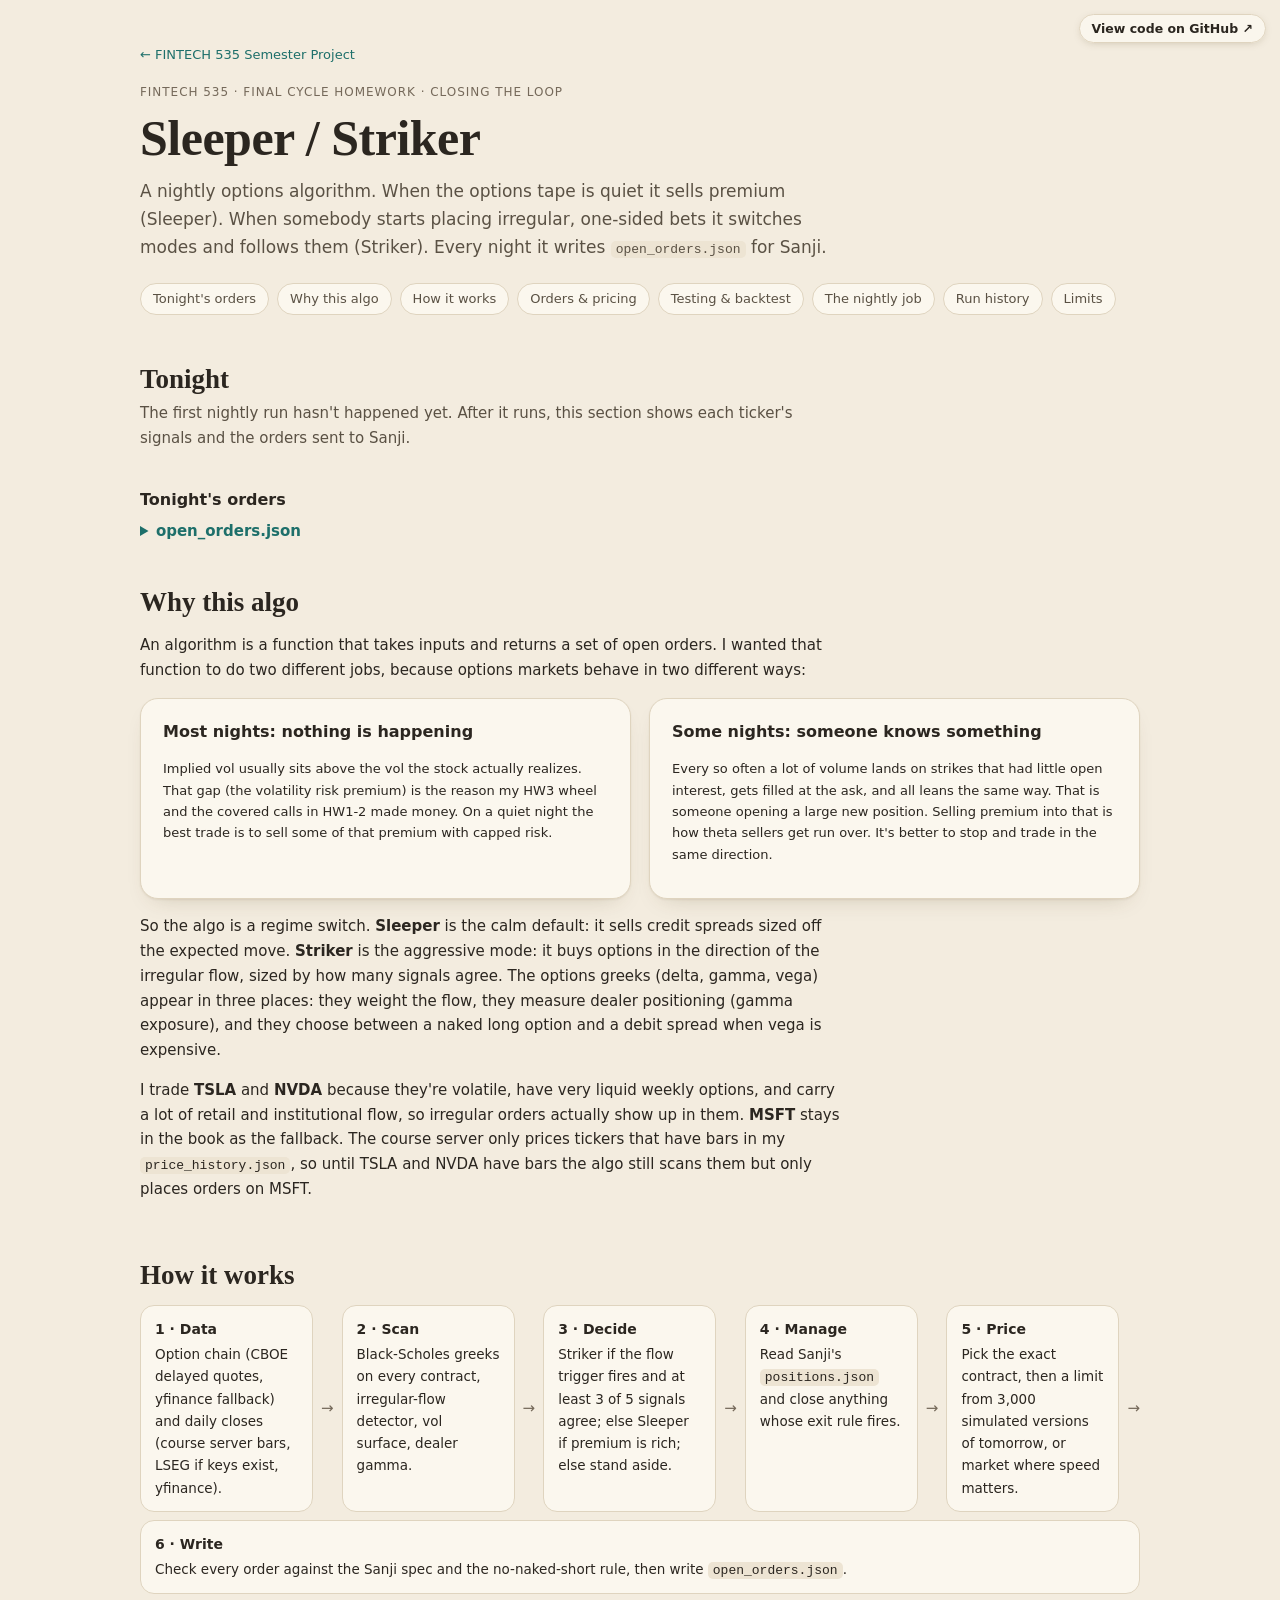
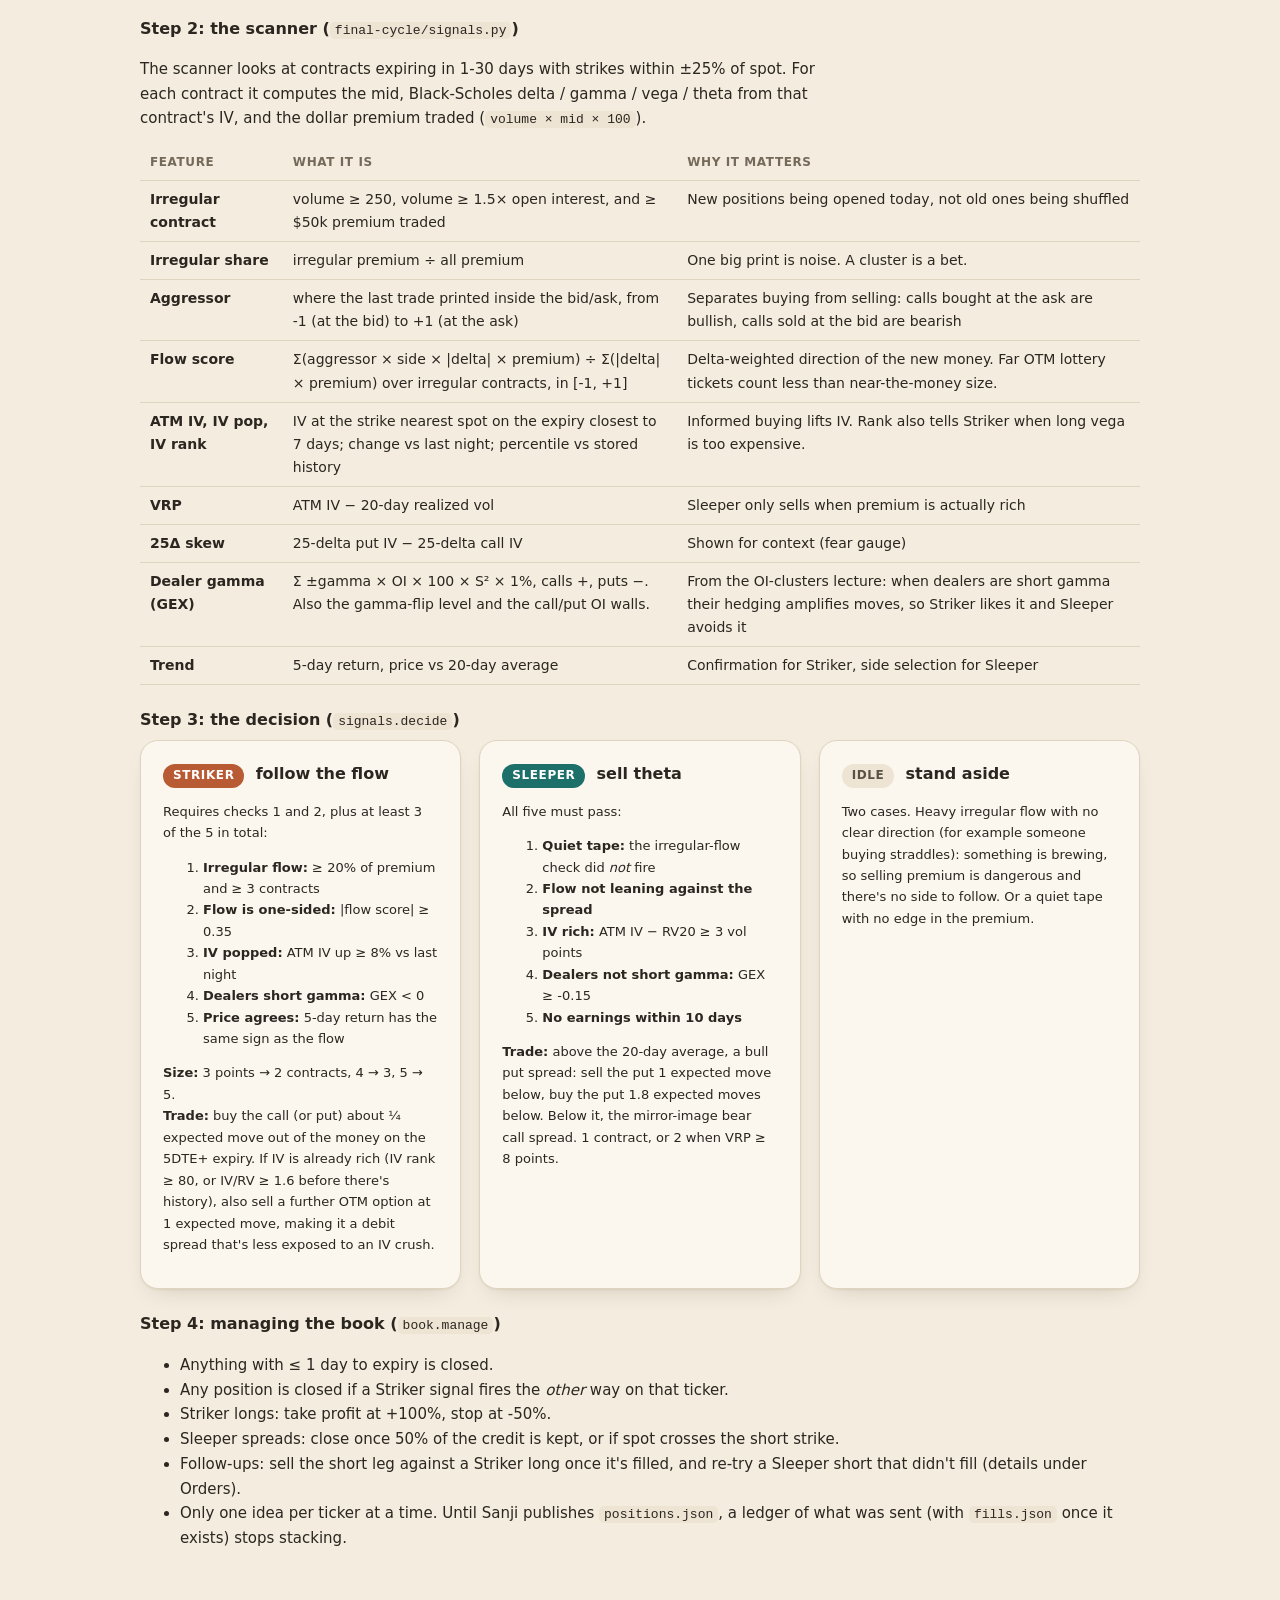
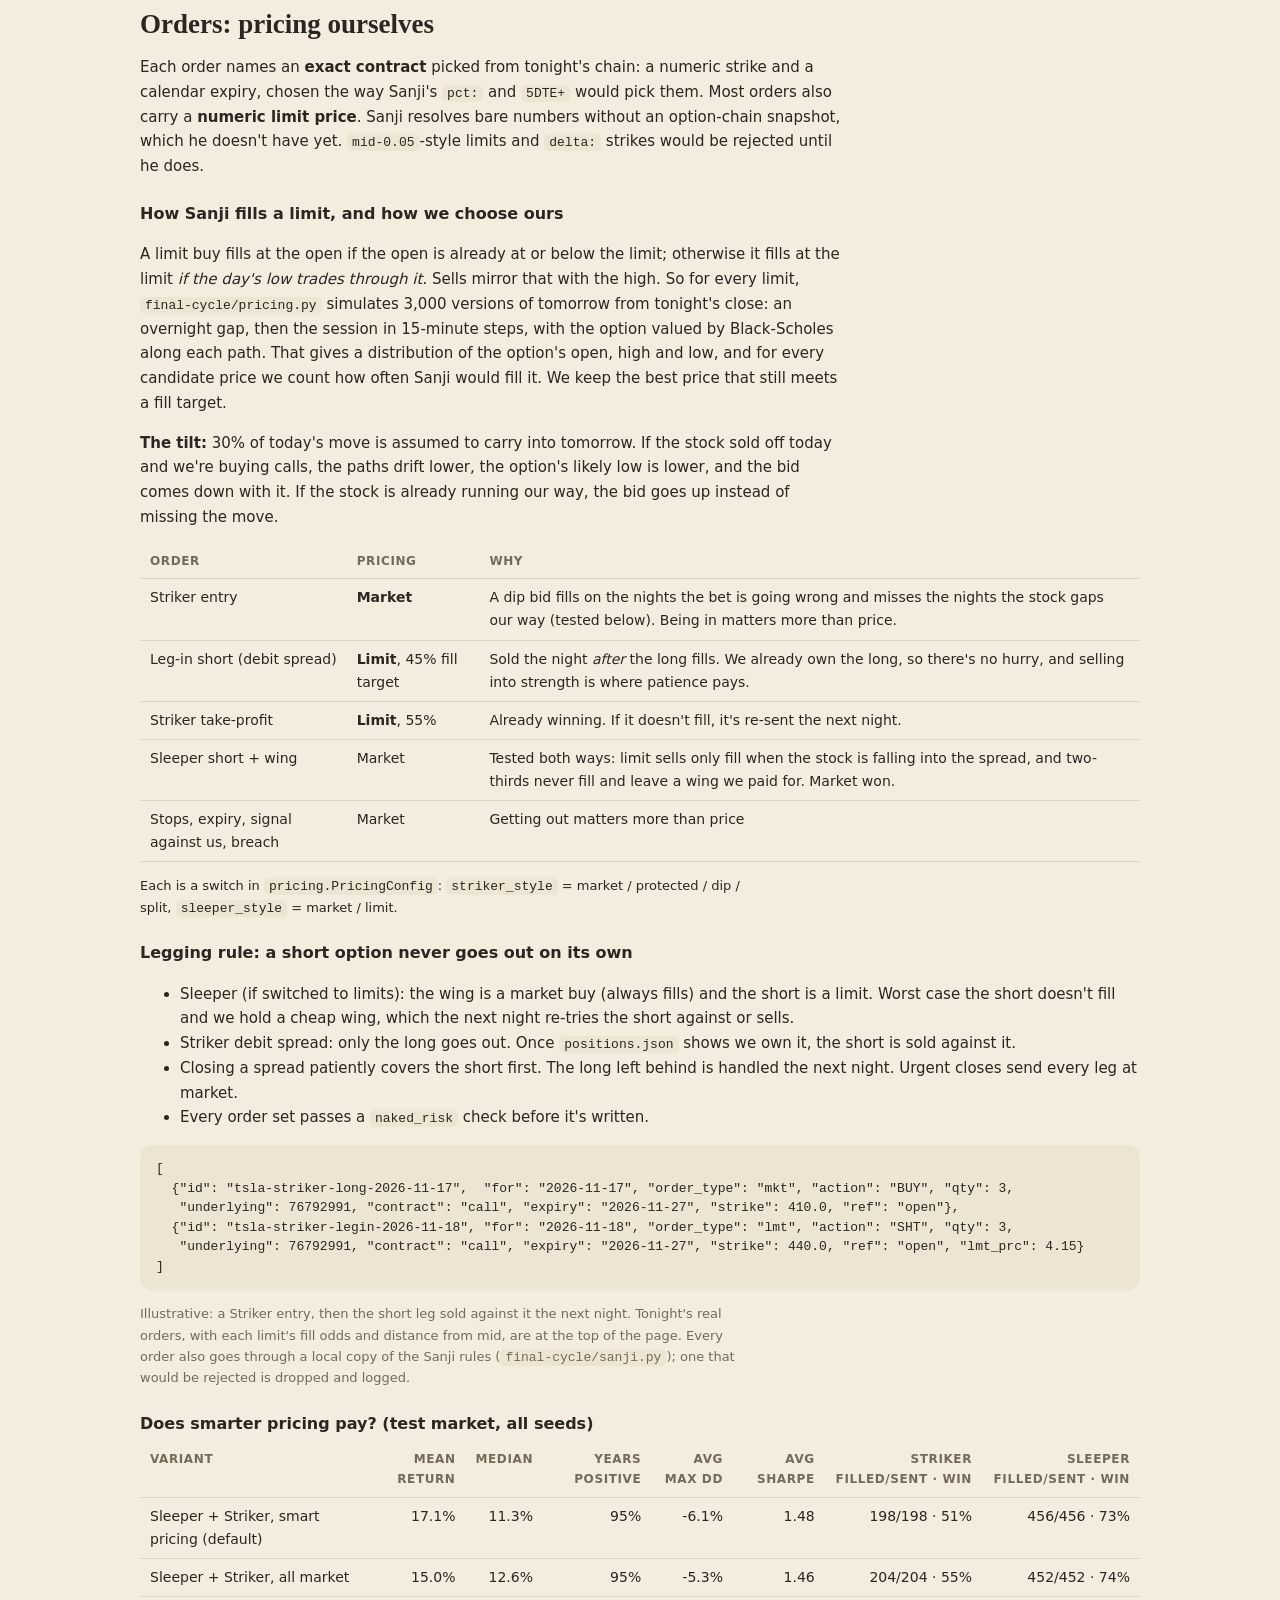
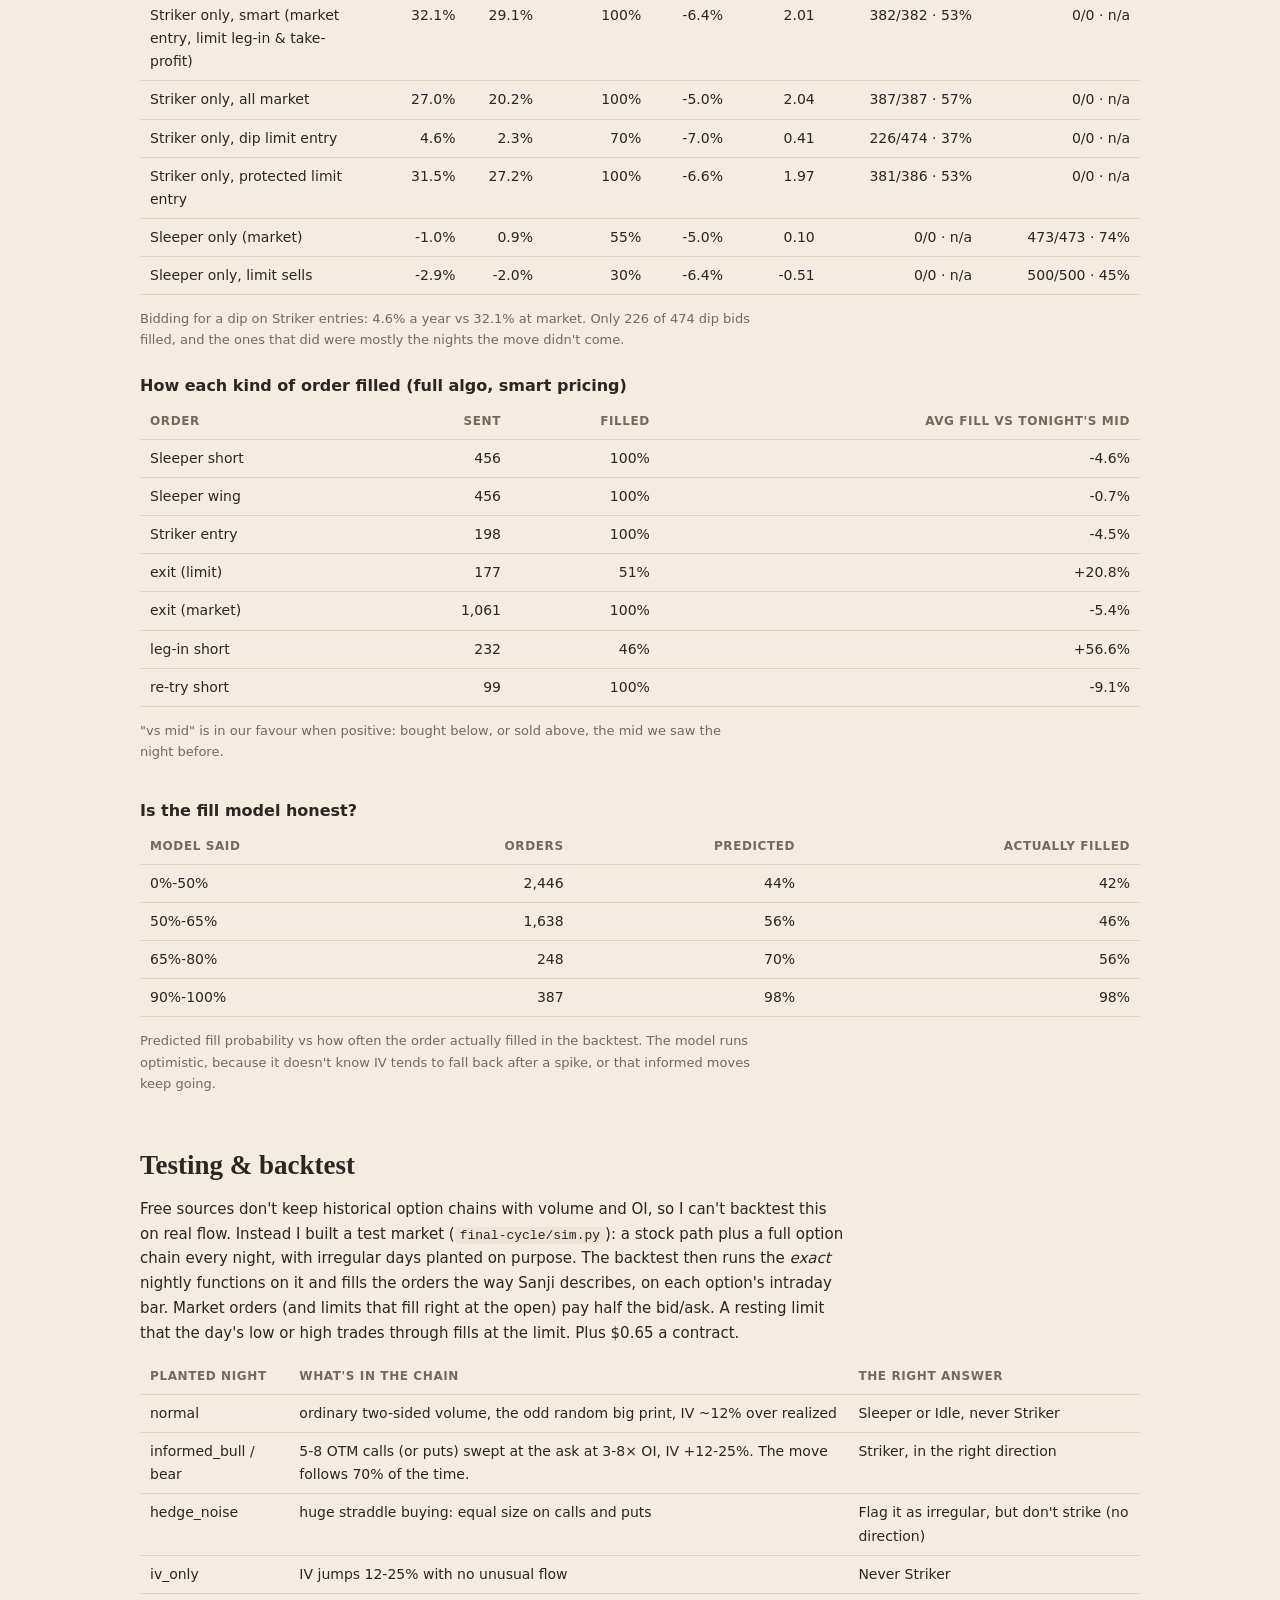
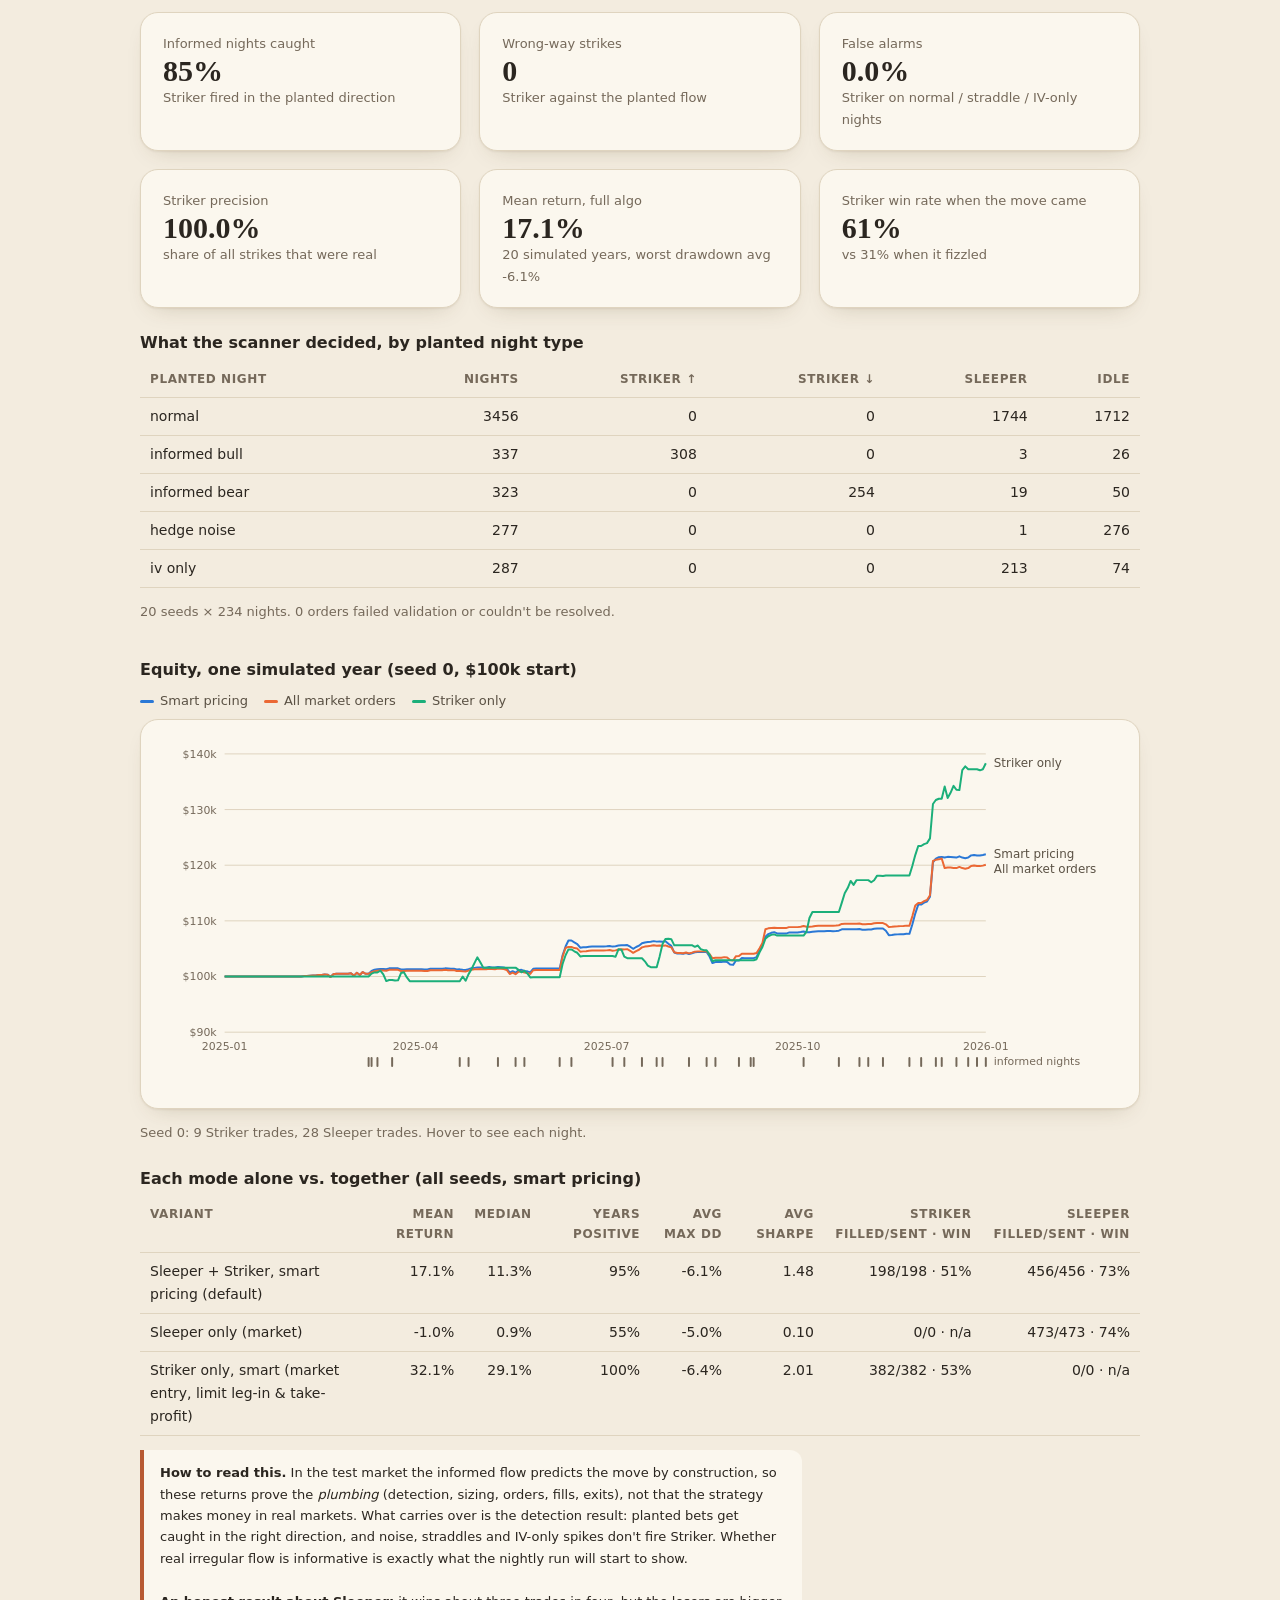
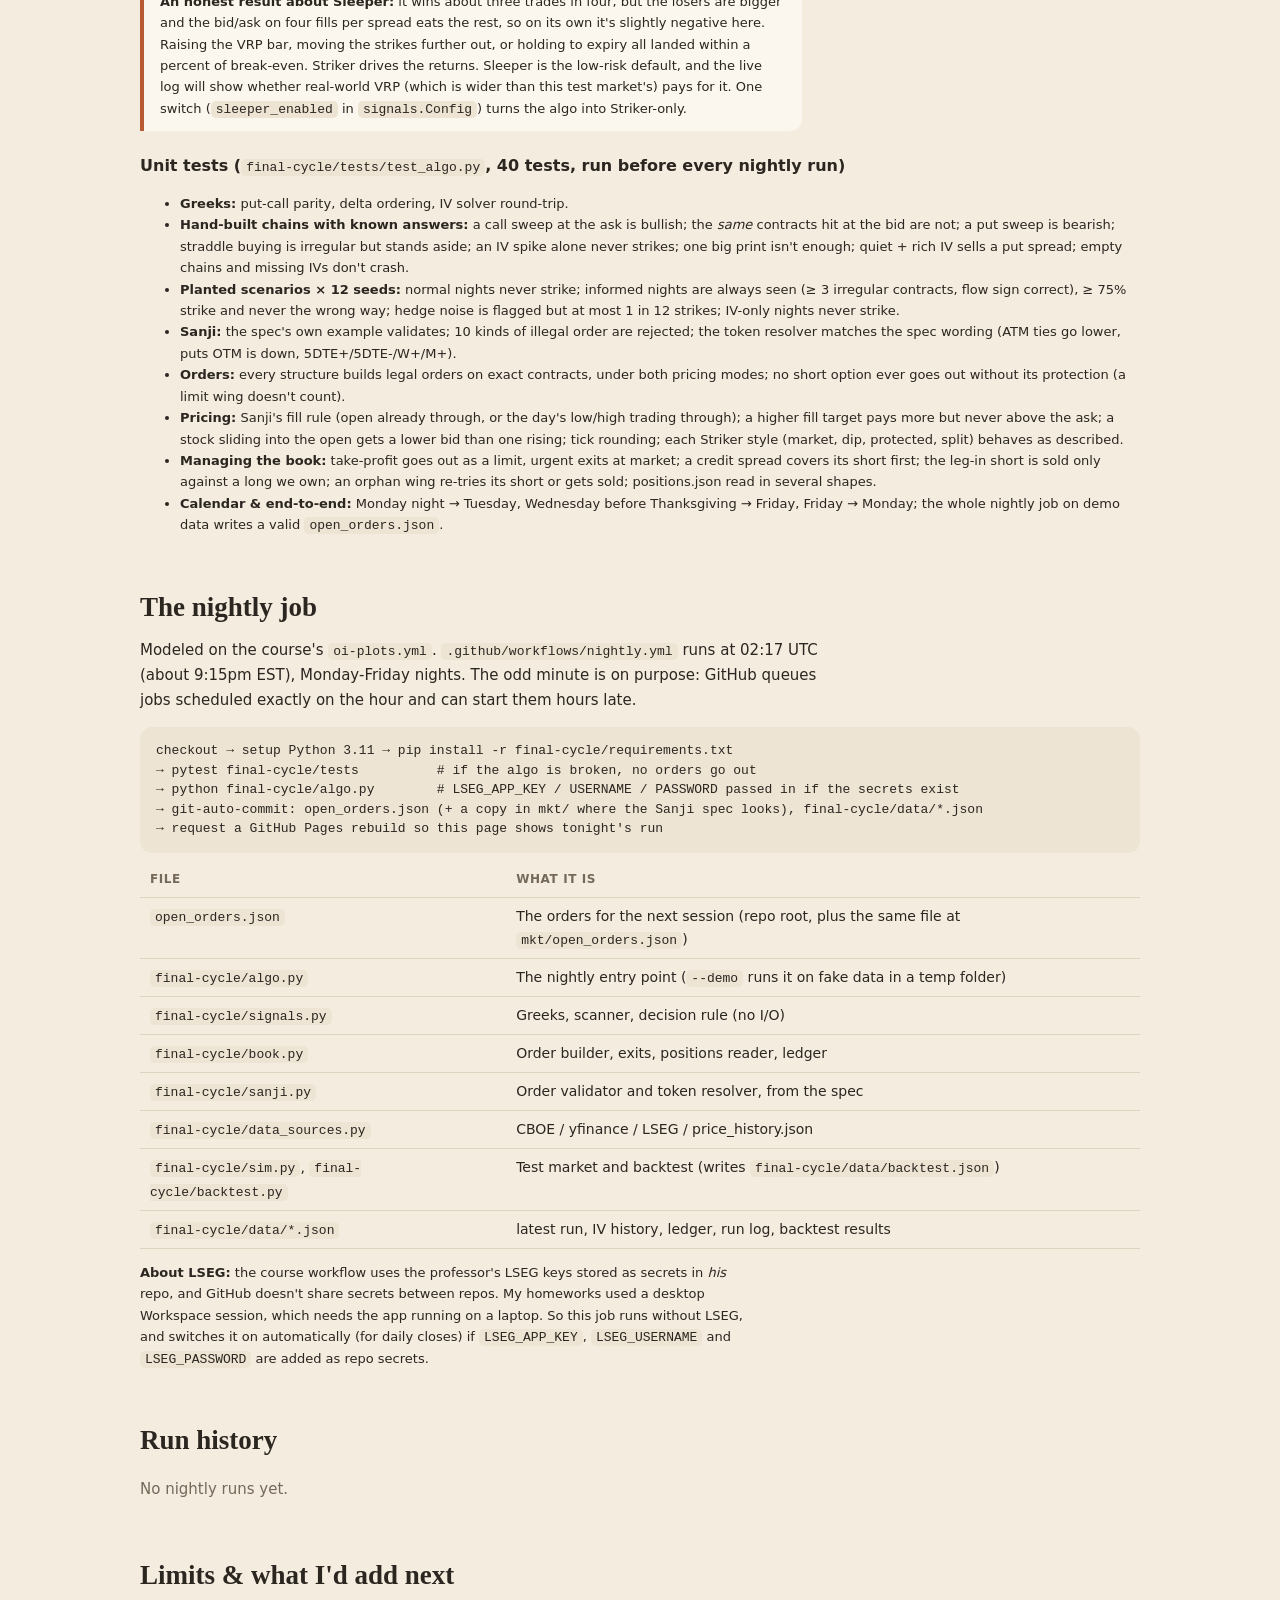
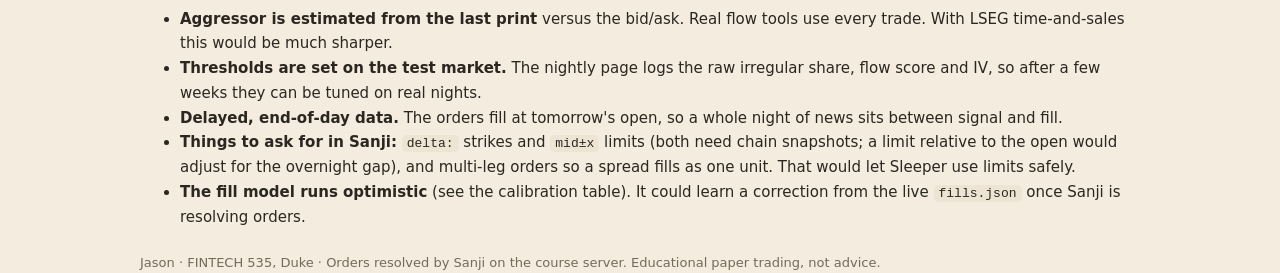
==== commit 62b679d9: "Touch-ups before submitting: GitHub buttons, mkt/ copy, schedule - 'View code on GitHub' button (top" ====
--- a/final-cycle/index.html
+++ b/final-cycle/index.html
@@ -88,6 +88,18 @@
 </style>
 </head>
 <body>
+<!-- github-link -->
+<a class="gh-src" href="https://github.com/BigJayJayHuang/FIN---Adv-Algo-Trading/tree/main/final-cycle" target="_blank" rel="noopener" aria-label="View this page's code on GitHub">View code on GitHub <span aria-hidden="true">&#8599;</span></a>
+<style>
+  .gh-src { position: fixed; top: 14px; right: 14px; z-index: 50; padding: 6px 12px; border-radius: 999px;
+    font: 600 12.5px/1.2 ui-sans-serif, system-ui, -apple-system, "Segoe UI", Roboto, sans-serif; text-decoration: none;
+    color: #2b2620; background: rgba(251, 247, 238, .92); border: 1px solid #dfd4bf; box-shadow: 0 2px 10px -4px rgba(80, 60, 20, .35); }
+  .gh-src:hover { border-color: #1d6f6a; color: #1d6f6a; }
+  .gh-src:focus-visible { outline: 2px solid #1d6f6a; outline-offset: 2px; }
+  @media (prefers-color-scheme: dark) { .gh-src { color: #f2eadb; background: rgba(41, 36, 29, .92); border-color: #40382c; }
+    .gh-src:hover { color: #4fb0a8; border-color: #4fb0a8; } }
+  @media print { .gh-src { display: none; } }
+</style>
 
 <header class="wrap">
   <p class="crumb"><a href="../index.html">&larr; FINTECH 535 Semester Project</a></p>
@@ -324,15 +336,16 @@
 <!-- ======================================================= PLUMBING -->
 <section id="plumbing">
   <h2>The nightly job</h2>
-  <p>Modeled on the course's <code>oi-plots.yml</code>. <code>.github/workflows/nightly.yml</code> runs at 03:00 UTC (10pm EST), Monday-Friday nights:</p>
+  <p>Modeled on the course's <code>oi-plots.yml</code>. <code>.github/workflows/nightly.yml</code> runs at 02:17 UTC (about 9:15pm EST), Monday-Friday nights.
+    The odd minute is on purpose: GitHub queues jobs scheduled exactly on the hour and can start them hours late.</p>
 <pre>checkout &rarr; setup Python 3.11 &rarr; pip install -r final-cycle/requirements.txt
 &rarr; pytest final-cycle/tests          # if the algo is broken, no orders go out
 &rarr; python final-cycle/algo.py        # LSEG_APP_KEY / USERNAME / PASSWORD passed in if the secrets exist
-&rarr; git-auto-commit: open_orders.json, final-cycle/data/*.json
+&rarr; git-auto-commit: open_orders.json (+ a copy in mkt/ where the Sanji spec looks), final-cycle/data/*.json
 &rarr; request a GitHub Pages rebuild so this page shows tonight's run</pre>
   <div class="tablewrap"><table>
     <tr><th>File</th><th>What it is</th></tr>
-    <tr><td><code>open_orders.json</code></td><td>The orders for the next session (repo root)</td></tr>
+    <tr><td><code>open_orders.json</code></td><td>The orders for the next session (repo root, plus the same file at <code>mkt/open_orders.json</code>)</td></tr>
     <tr><td><code>final-cycle/algo.py</code></td><td>The nightly entry point (<code>--demo</code> runs it on fake data in a temp folder)</td></tr>
     <tr><td><code>final-cycle/signals.py</code></td><td>Greeks, scanner, decision rule (no I/O)</td></tr>
     <tr><td><code>final-cycle/book.py</code></td><td>Order builder, exits, positions reader, ledger</td></tr>
